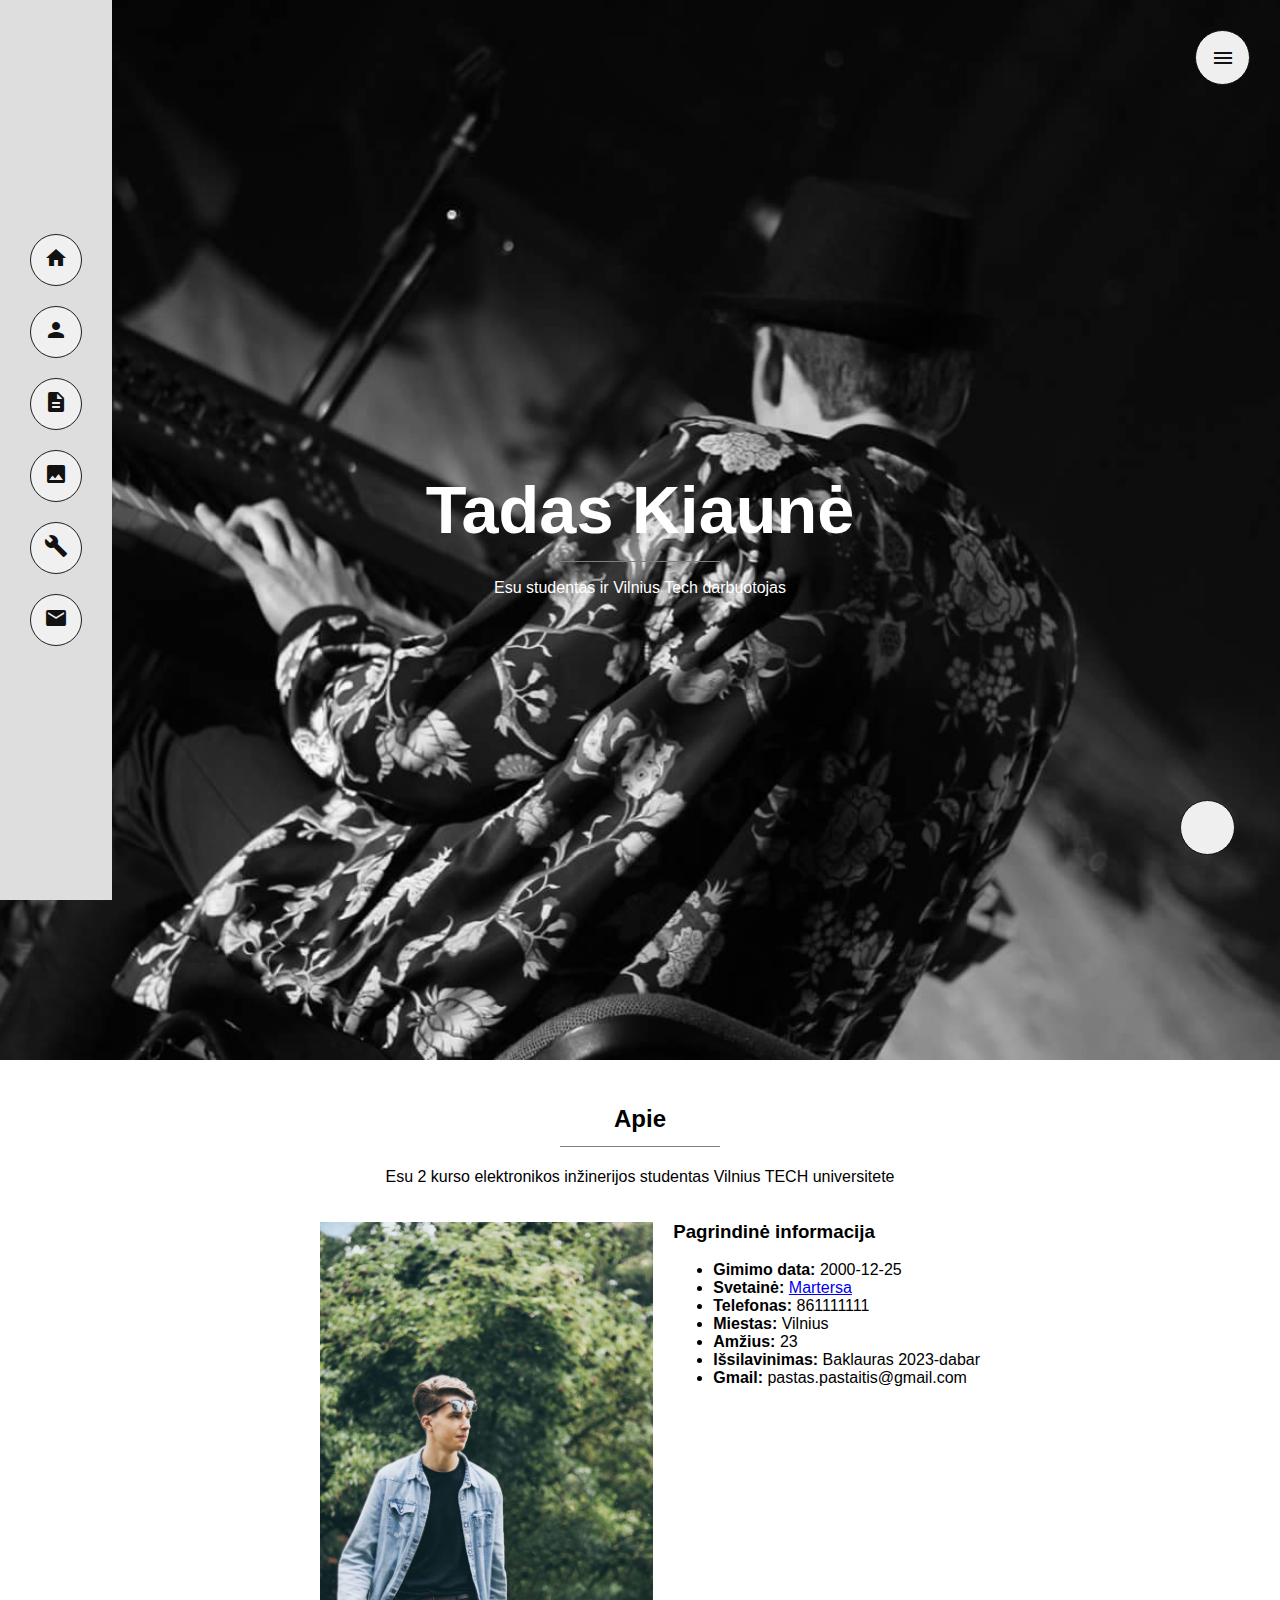
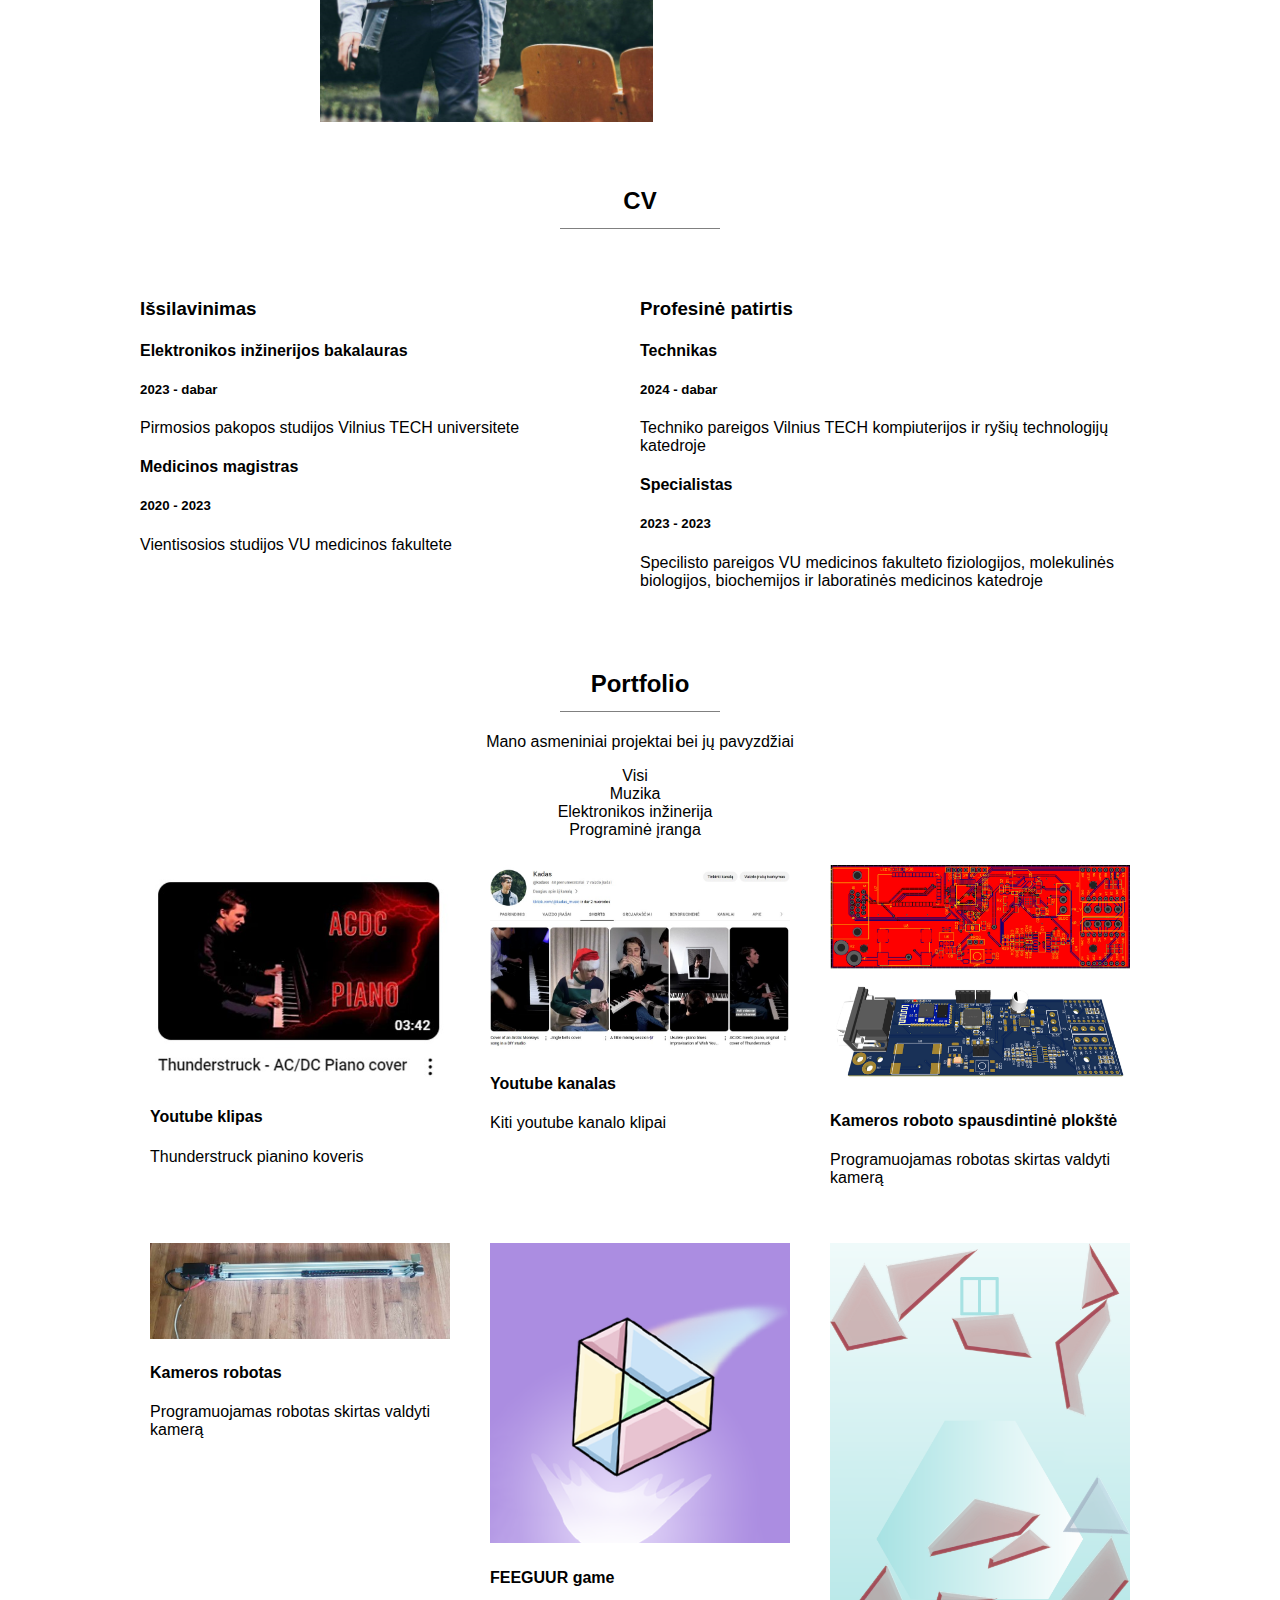
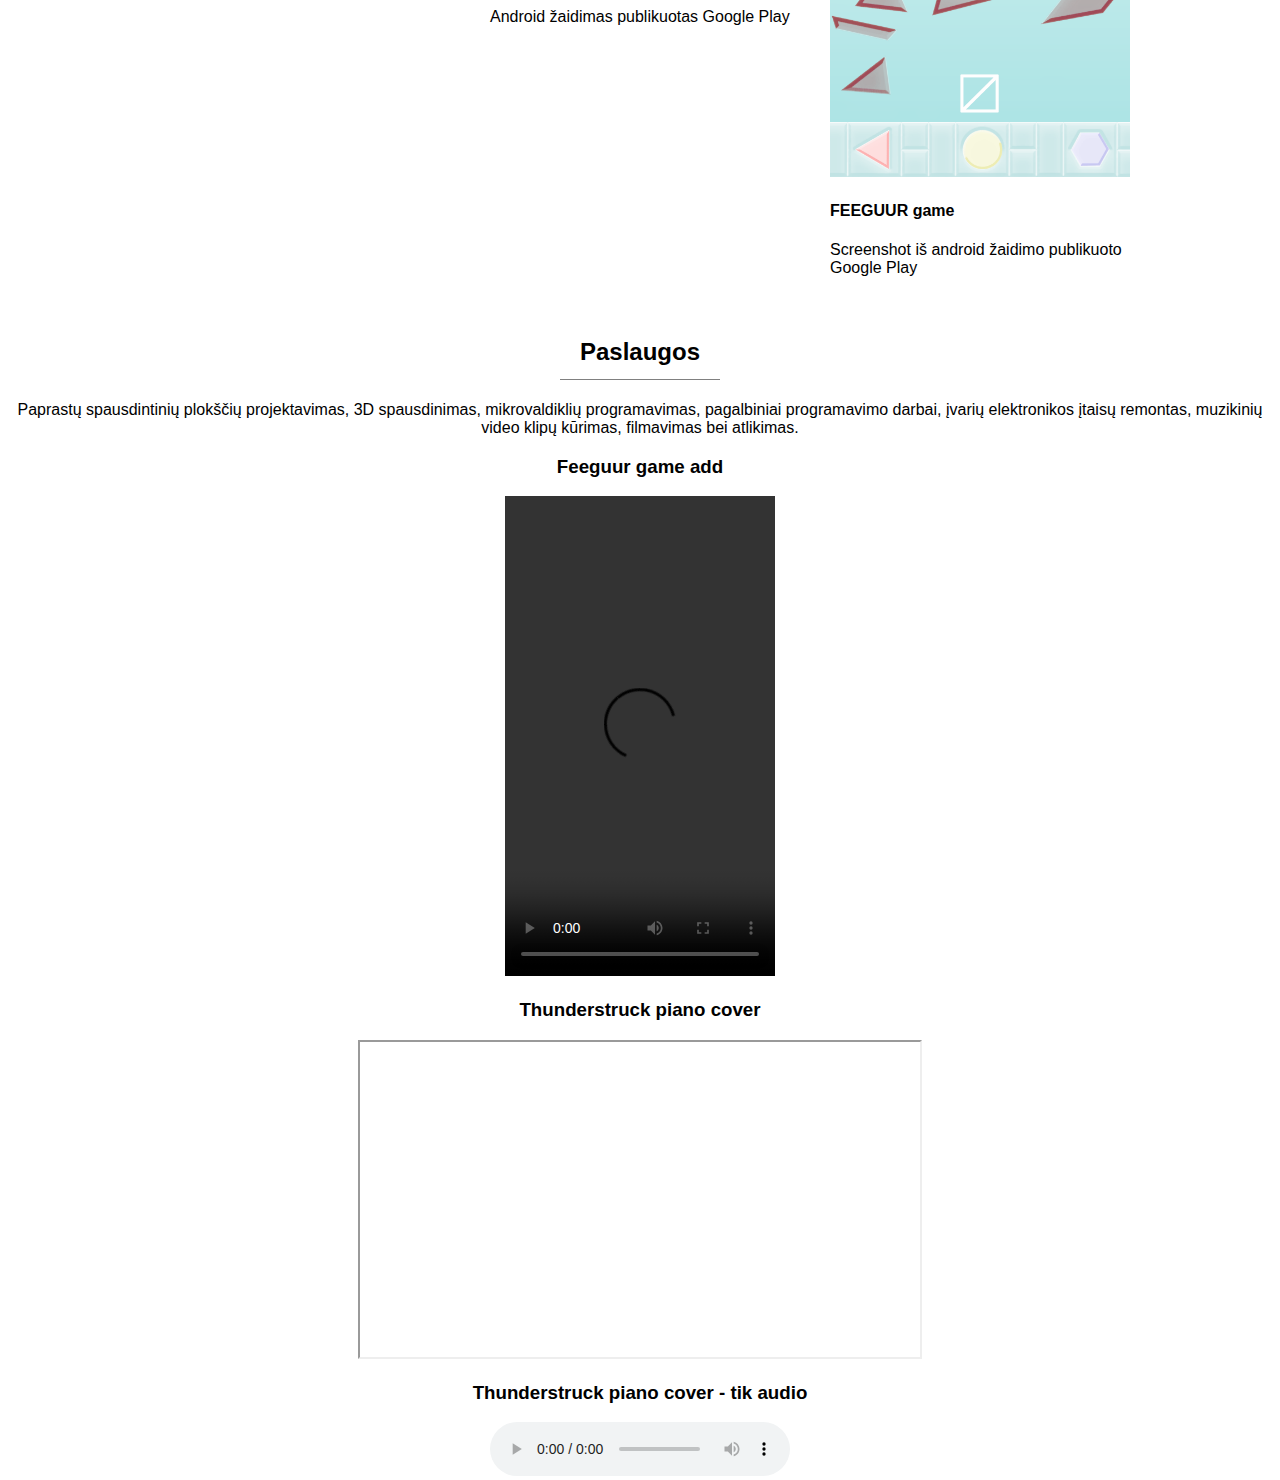
==== index.html @ f53af5f6 "10 laboras update in progress" ====
<!-- Tado K asmenine svetaine -->
<!DOCTYPE html>
<html lang="lt">
    <head>
        <meta charset="UTF-8">
        <title>Mano "Profesionali" svetainė</title>

        <link rel="stylesheet" href="style.css">
        <link href="https://fonts.googleapis.com/icon?family=Material+Icons" rel="stylesheet">

        
    </head>

    <body>
        <header id="header" class="navigation-bar">
            <button id="navEnableBut" class="nav-menu-enable-button"><span class="material-icons">menu</span></button>
            
            <nav class="navigation-buttons">
                <ul>
                    <li><a href="#hero"><span class="material-icons">home</span></a></li>
                    <li><a href="#about"><span class="material-icons">person</span></a></li>
                    <li><a href="#resume"><span class="material-icons">description</span></a></li>
                    <li><a href="#portfolio"><span class="material-icons">photo</span></a></li>
                    <li><a href="#services"><span class="material-icons">build</span></a></li>
                    <li><a href="#contact"><span class="material-icons">mail</span></a></li>
                </ul>
            </nav>
        </header>

        <div>
            <button id="darkModeToggle" class="light-dark-button">
                <span id="l-d-b-icon" class="material-icons">light_mode</span>
            </button>
        <div>


        <main class="main-body">
            <!-- Intro -->

            <section class="hero">
                <img src="Site_pictures/FB_IMG_1525243317287.jpg" alt="Intro nuotrauka" class="intro-img">

                <div class="hero-container">
                    <h2>Tadas Kiaunė</h2>
                    <p>Esu studentas ir Vilnius Tech darbuotojas</p>
                </div>
                
            </section>


            <!-- About -->

            <section class="about">
                <h2>Apie</h2>
                <p>Esu 2 kurso elektronikos inžinerijos studentas Vilnius TECH universitete</p>


                <div class="about-conteiner">
                    <img src="Site_pictures/Finished1.jpg" width="455" height="683" alt="Profilio nuotrauka">
                    <div>
                        <h3>Pagrindinė informacija</h3>
                        <ul>
                            <li><b>Gimimo data:</b> 2000-12-25</li>
                            <li><b>Svetainė:</b> <a href="https://martersa.com/"> Martersa </a> </li>
                            <li><b>Telefonas:</b> 861111111</li>
                            <li><b>Miestas:</b> Vilnius</li>
                            <li><b>Amžius:</b> 23</li>
                            <li><b>Išsilavinimas:</b> Baklauras 2023-dabar</li>
                            <li><b>Gmail:</b> pastas.pastaitis@gmail.com</li>
                        </ul>
                    </div>
                </div>
                
            </section>


            <!-- Resume -->
            <section class="cv-main">
                <h2>CV</h2>
                <div class="cv-container">

                    <div class="cls-issilavinimas">
                        <h3>Išsilavinimas</h3>

                        <h4>Elektronikos inžinerijos bakalauras</h4>
                        <h5>2023 - dabar</h5>
                        <p>Pirmosios pakopos studijos Vilnius TECH universitete</p>

                        <h4>Medicinos magistras</h4>
                        <h5>2020 - 2023</h5>
                        <p>Vientisosios studijos VU medicinos fakultete</p>
                    </div>

                    <div class="cls-profpatirtis">
                        <h3>Profesinė patirtis</h3>

                        <h4>Technikas</h4>
                        <h5>2024 - dabar</h5>
                        <p>Techniko pareigos Vilnius TECH kompiuterijos ir ryšių technologijų katedroje</p>

                        <h4>Specialistas</h4>
                        <h5>2023 - 2023</h5>
                        <p>Specilisto pareigos VU medicinos fakulteto fiziologijos, molekulinės biologijos, biochemijos ir laboratinės medicinos katedroje</p>
                    </div>
                </div>
            </section>




            <!-- Portfolio -->

            <section>
                <h2>Portfolio</h2>

                <div class="porfolio-container">
                    <p>Mano asmeniniai projektai bei jų pavyzdžiai</p>
                    <ul>
                        <li>Visi</li>
                        <li>Muzika</li>
                        <li>Elektronikos inžinerija</li>
                        <li>Programinė įranga</li>
                    </ul>
                </div>

                <div class="project-container">
                    <div>
                        <img src="/Site_pictures/Paveikslėlis2.jpg" height="181" width="250" alt="Youtube thumbnail">
                        <h4>Youtube klipas</h4>
                        <p>Thunderstruck pianino koveris</p>
                    </div>
                    
                    <div>
                        <img src="/Site_pictures/Paveikslėlis1.jpg" height="374" width="608" alt="Youtube kanalas">
                        <h4>Youtube kanalas</h4>
                        <p>Kiti youtube kanalo klipai</p>
                    </div>

                    <div>
                        <img src="/Site_pictures/Paveikslėlis3.jpg" height="578" width="783" alt="Spausdintinė kameros roboto plokštė">
                        <h4>Kameros roboto spausdintinė plokštė</h4>
                        <p>Programuojamas robotas skirtas valdyti kamerą</p>
                    </div>

                    <div>
                        <img src="/Site_pictures/Paveikslėlis4.jpg" alt="Kameros robotas">
                        <h4>Kameros robotas</h4>
                        <p>Programuojamas robotas skirtas valdyti kamerą</p>
                    </div>

                    <!-- <img src="">
                    <h4>SMD litavimo orkaitė</h4>
                    <p>Programuojama litavimo orkaitė programuojama per wifi</p> -->

                    <div>
                        <img src="/Site_pictures/Logo_512.png" height="256" width="256" alt="Feeguur logo">
                        <h4>FEEGUUR game</h4>
                        <p>Android žaidimas publikuotas Google Play</p>
                    </div>

                    <div>
                        <img src="/Site_pictures/2.png" height="480" width="270" alt="Feeguur game play screenshot">
                        <h4>FEEGUUR game</h4>
                        <p>Screenshot iš android žaidimo publikuoto Google Play</p>
                    </div>
                </div>
            </section>


            <!-- Services -->

            <section>
                <h2>Paslaugos</h2>

                <div class="paslaugos-container">
                    <p>Paprastų spausdintinių plokščių projektavimas, 3D spausdinimas,
                        mikrovaldiklių programavimas, pagalbiniai programavimo darbai,
                        įvarių elektronikos įtaisų remontas, muzikinių video klipų kūrimas,
                        filmavimas bei atlikimas. 
                    </p>

                    <h3>Feeguur game add</h3>
                    <video controls width="270" height="480">
                        <source src="/Site_video/First_video.mp4">
                    </video>

                    <h3>Thunderstruck piano cover</h3>
                    <iframe width="560" height="315" src="https://www.youtube.com/embed/nk1XAgTmtKY?si=1BEflq6rPbnUO0IA" title="YouTube video player" allow="accelerometer; autoplay; clipboard-write; encrypted-media; gyroscope; picture-in-picture; web-share" referrerpolicy="strict-origin-when-cross-origin" allowfullscreen></iframe>                
            
                    <h3>Thunderstruck piano cover - tik audio</h3>
                    <audio controls src="/Site_audio/Thunderstruck_audio.wav"></audio>
                </div>
            </section>
        </main>
    
        <script src="functions.js"></script>
        
    </body>

</html>
---- style.css ----
html, body {
    font-family:'Gill Sans', 'Gill Sans MT', Calibri, 'Trebuchet MS', sans-serif;
    margin: 0;
    padding: 0;
    /* box-sizing: border-box; */
    /* overflow-x: hiddven; */
    width: 100%;
    /* margin: auto; */
}

body {
    /* display: grid; */
    /* grid-template-columns: 100px auto; */
    /* grid-template-rows: 1fr; */
    /* grid-template-areas: 'navbar main-body'; */
    /* overflow-x: hidden; */
}

.dark-mode {
    background-color: #121212;
    color: #ffffff;
}

/* Nuorodu dark modo stilius */
.dark-mode a {
    color: #bb86fc;
}

h2 {
    position: relative;
    text-align: center;
    padding: 15px;
    font-weight: 700;
}

.dark-mode h2::before {
    background-color: #ffffff;
}

h2::before {
    content:"";
    height: 1px;
    width: 160px;
    background-color: grey;
    margin: auto;
    left: 0;
    right: 0;
    bottom: 1px;
    position: absolute;
}

h2::after {
    content: "";
}

img {
    height: 100%;
    width: 100%;
}


.navigation-bar .navigation-buttons {
    position: fixed;
    z-index: 2;

    padding: 30px;
    bottom: 0;
    top: 0;
    
    display: flex;
    justify-content: center;
    align-items: center;

    background-color: #dedede;

    transform: translateX(0);
}

.hidden .navigation-bar .navigation-buttons {
    transform: translateX(-100%);
}

.dark-mode .navigation-buttons {
    background-color: #1f1f1f;
}

header .nav-menu-enable-button {
    position: fixed;
    right: 30px;
    top: 30px;
    z-index: 3;

    height: 55px;
    width: 55px;
    
    border-radius: 100px;
    border: 1px solid #121212;

    display: flex;
    justify-content: center;
    align-items: center;
}

.dark-mode header .nav-menu-enable-button {
    background-color: #303030;
    color: #ffffff;
    border: 1px solid #ffffff;
}

.nav-menu-enable-button:hover {
    background-color: rgb(198, 198, 198);
}

.nav-menu-enable-button:active {
    background-color: rgb(255, 206, 206);
}


/* Tarpai tarp linku, patraukimas ir spalva*/
.navigation-bar ul > li {
    list-style: none;

    display: flex;
    justify-content: center;
    align-items: center;
    
    padding: 10px;
    margin-left: -40px;
    margin-bottom: 20px;

    height: 30px;
    width: 30px;

    background-color: #f0f0f0;
    border: 1px solid #1f1f1f;   
    border-radius: 40px;
}

.dark-mode .navigation-bar ul > li {
    background-color: #121212;
    border: 1px solid #ccc; 
}

.navigation-bar span {
    color: #121212;
}

.dark-mode .navigation-bar span {
    color: #ebebeb;
}


.light-dark-button {
    position: fixed;
    z-index: 3;

    right: 40px;
    bottom: 40px;

    height: 55px;
    width: 55px;

    padding: 15px;
    margin: 5px;
    
    border-radius: 100px;
    border: 1px solid #121212;


    display: flex;
    justify-content: center;
    align-items: center;
    /* background-image: url('sun-icon.png'); */

    cursor: pointer;
}

.dark-mode .light-dark-button {
    background-color: #303030;
    color: #ffffff;
    border: 1px solid #ffffff;

    /* background-image: url('moon-icon.png'); */
}

.light-dark-button:hover {
    background-color: rgb(198, 198, 198);
}

.light-dark-button:active {
    background-color: rgb(255, 206, 206);
}


















.main-body {
    grid-area: main-body;

    /* padding: 30px; */

    display: flex;
    flex-direction: column;
    justify-content: center;

}

.hero {
    width: 100%;
    min-height: 100vh;
    padding: 80px 0;

    position: relative;

    display: flex;
    align-items: center;
    justify-content: center;

    color: white;
}

.hero h2 {
    font-size: 50pt;
    margin: 10px 0;
}

.dark-mode .hero {
    color: #e0e0e0;
}

.hero-container {
    position: relative;
    z-index: 3;
    text-align: center;
}

.hero img {
    position: absolute;
    /* display: block; */
    width: 100%;
    height: 100%;
    object-fit: cover;
    z-index: 1;
}


.about {
    /* margin: auto; */
    padding: 10px;
    text-align: center;
}

.about img {
    height: 500px;
    width: fit-content;
    padding: 20px;
}

.about-conteiner {
    display: flex;
    justify-content: center;
    flex-wrap: wrap;
    text-align: left;
}

.cv-main {
    display: flex;
    flex-direction: column;
    /* justify-content: center; */
}

.cv-main h2 {
    /* margin: auto; */
}


.cv-container {
    display: flex;
    flex-wrap: wrap;
    justify-content: center;

    padding: 30px;
    /* margin: auto; */
}

.cv-container > div {
    width: 500px;
}


.porfolio-container {
    text-align: center;
}
.porfolio-container ul {
    list-style: none;
    margin-right: 50px;
}



.project-container {
    display: flex;
    flex-wrap: wrap;
    gap: 20px;
    justify-content: center;
}

.dark-mode .project-container {
    background-color: #222222;
    border-radius: 8px;
}

.project-container > div {
    width: 300px;
    padding: 10px;
}

.dark-mode .project-container > div {
    background-color: #333333;
    color: #e0e0e0;
    border: 1px solid #444444;
}

.project-container img {
    max-width: 100%;
    height: auto;
}





.paslaugos-container {
    text-align: center;
}
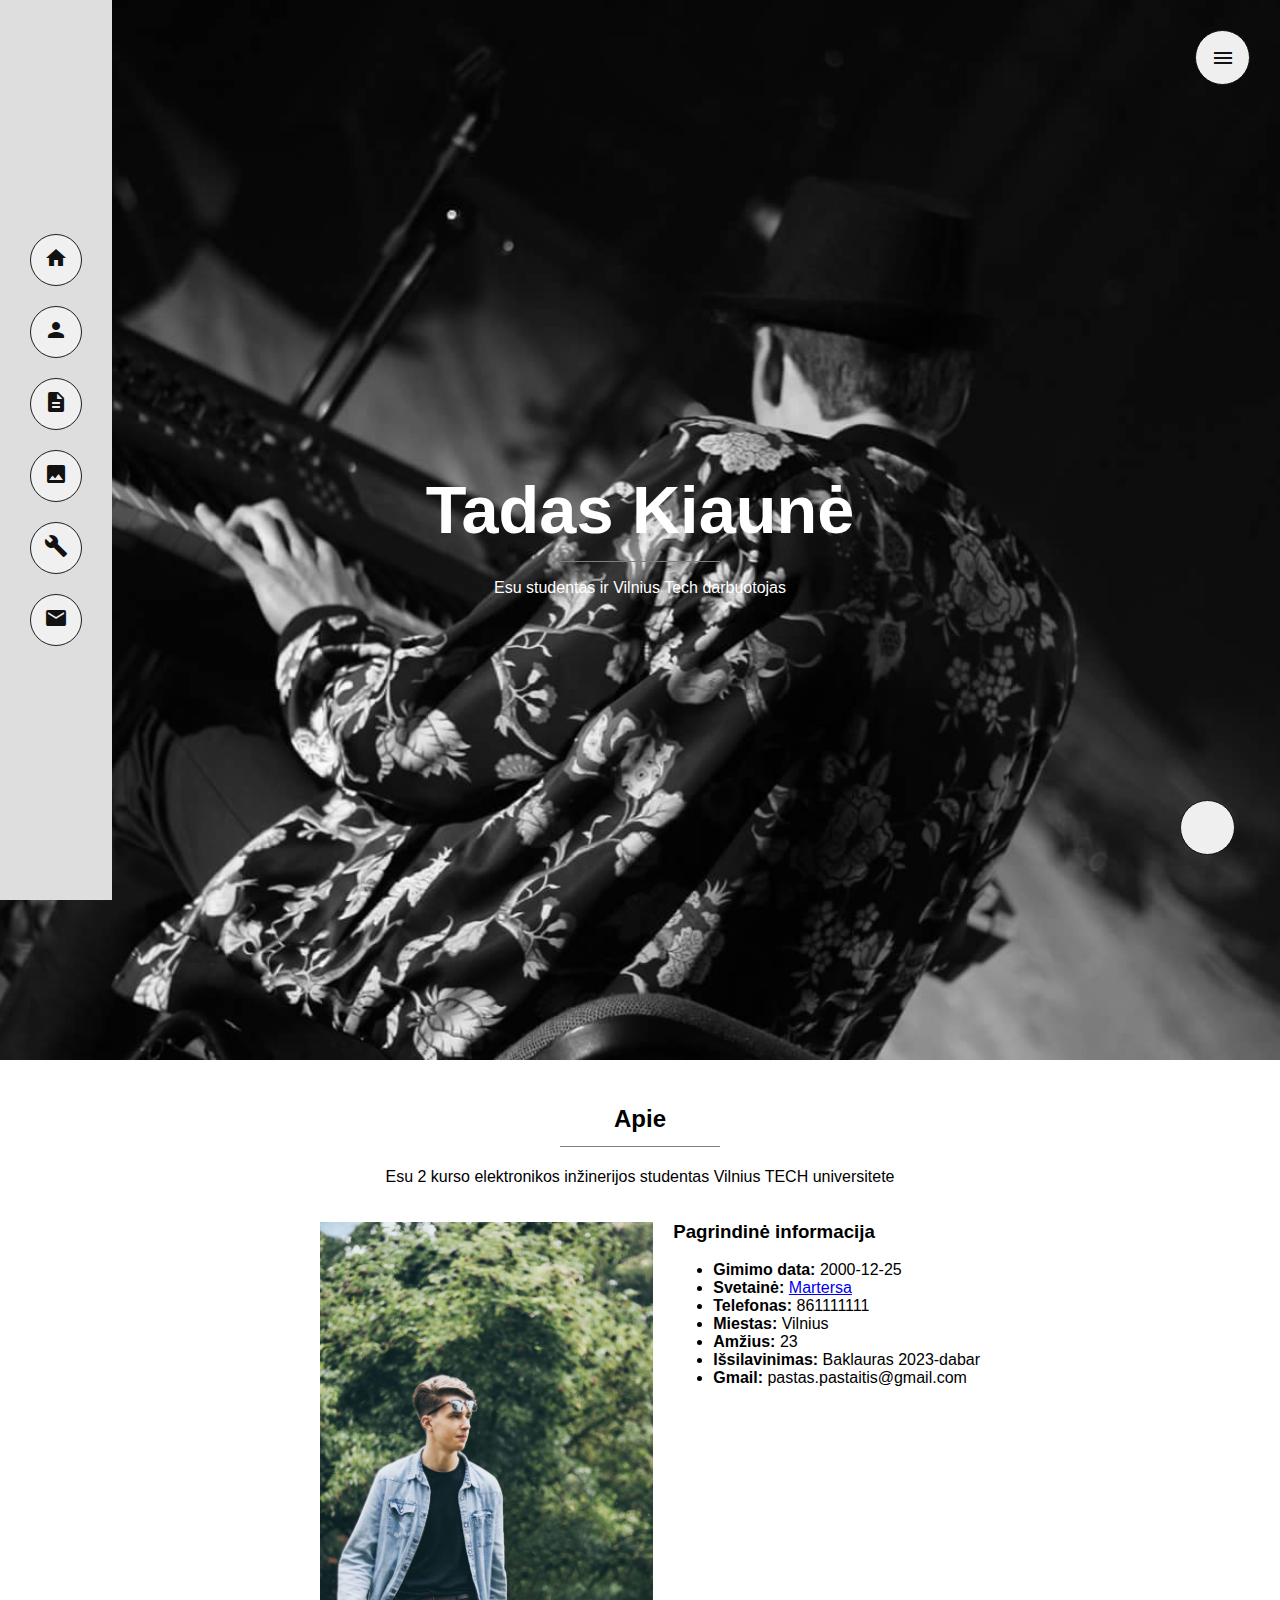
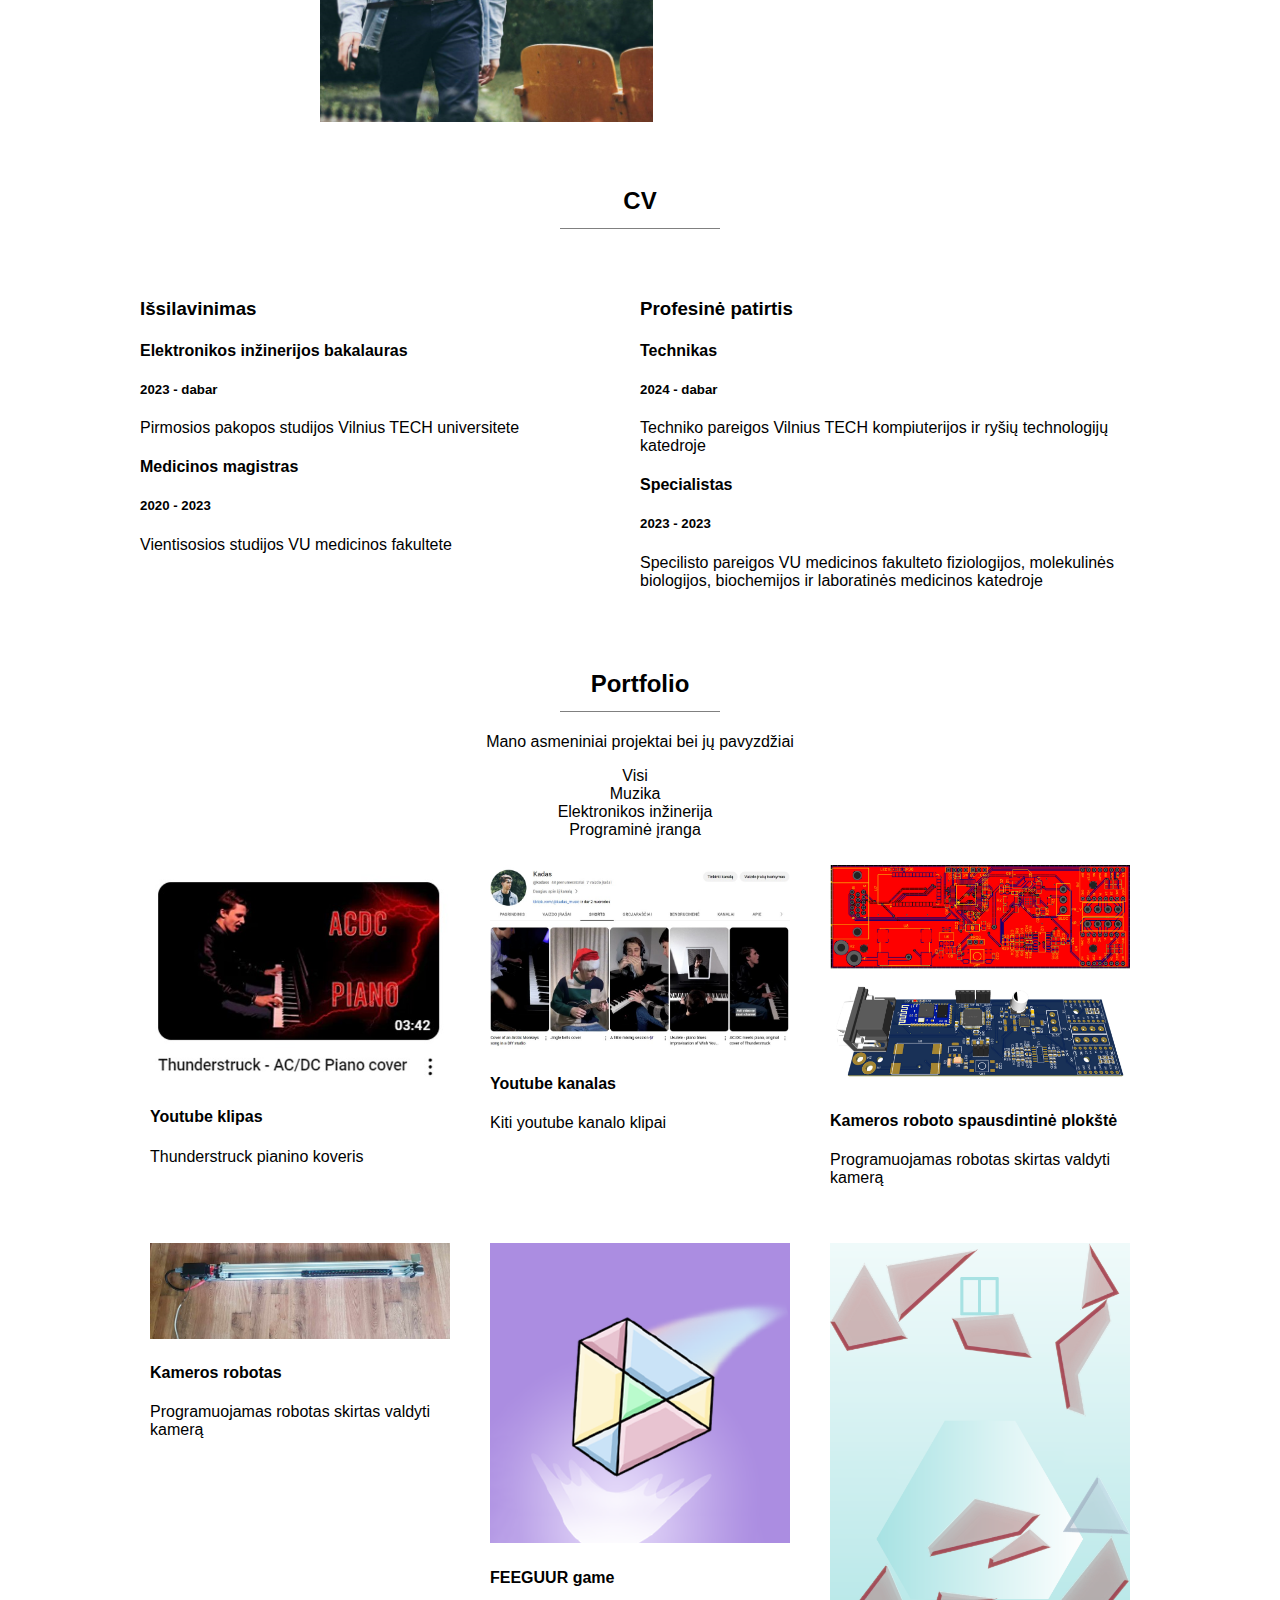
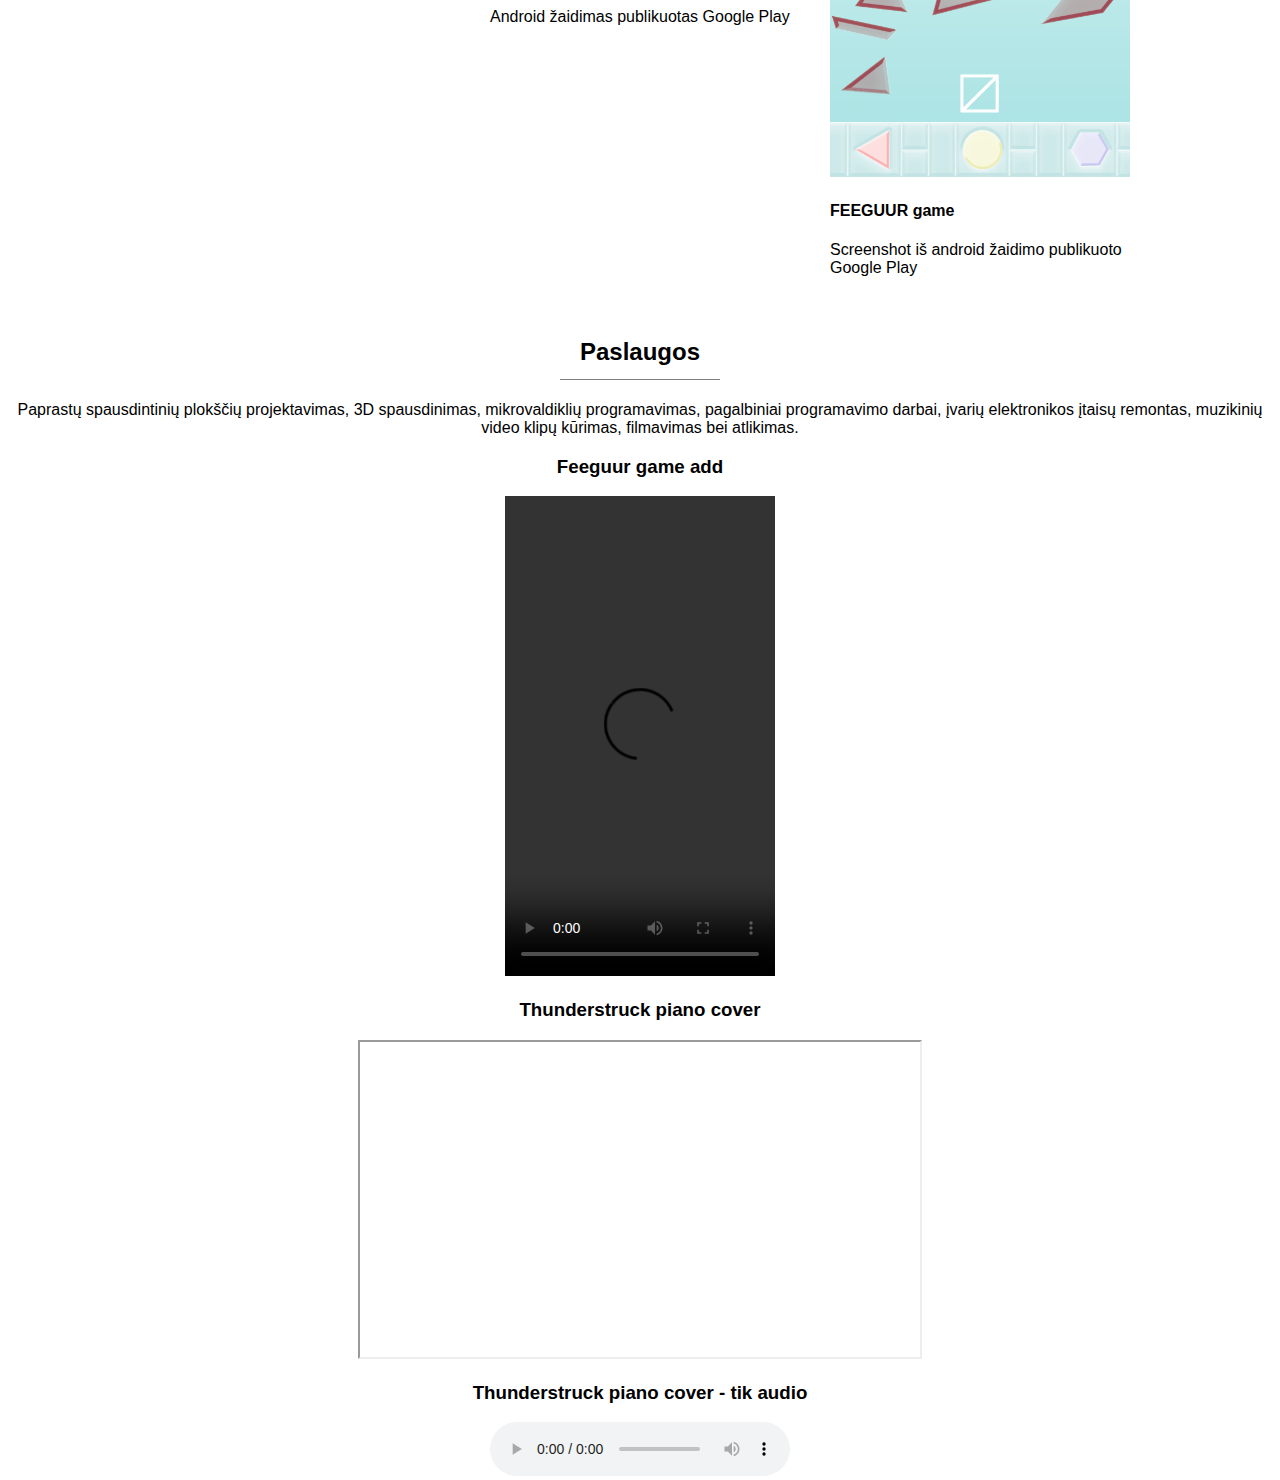
==== commit dba62090: "Fixed unclosed elements" ====
--- a/index.html
+++ b/index.html
@@ -31,7 +31,7 @@
             <button id="darkModeToggle" class="light-dark-button">
                 <span id="l-d-b-icon" class="material-icons">light_mode</span>
             </button>
-        <div>
+        </div>
 
 
         <main class="main-body">
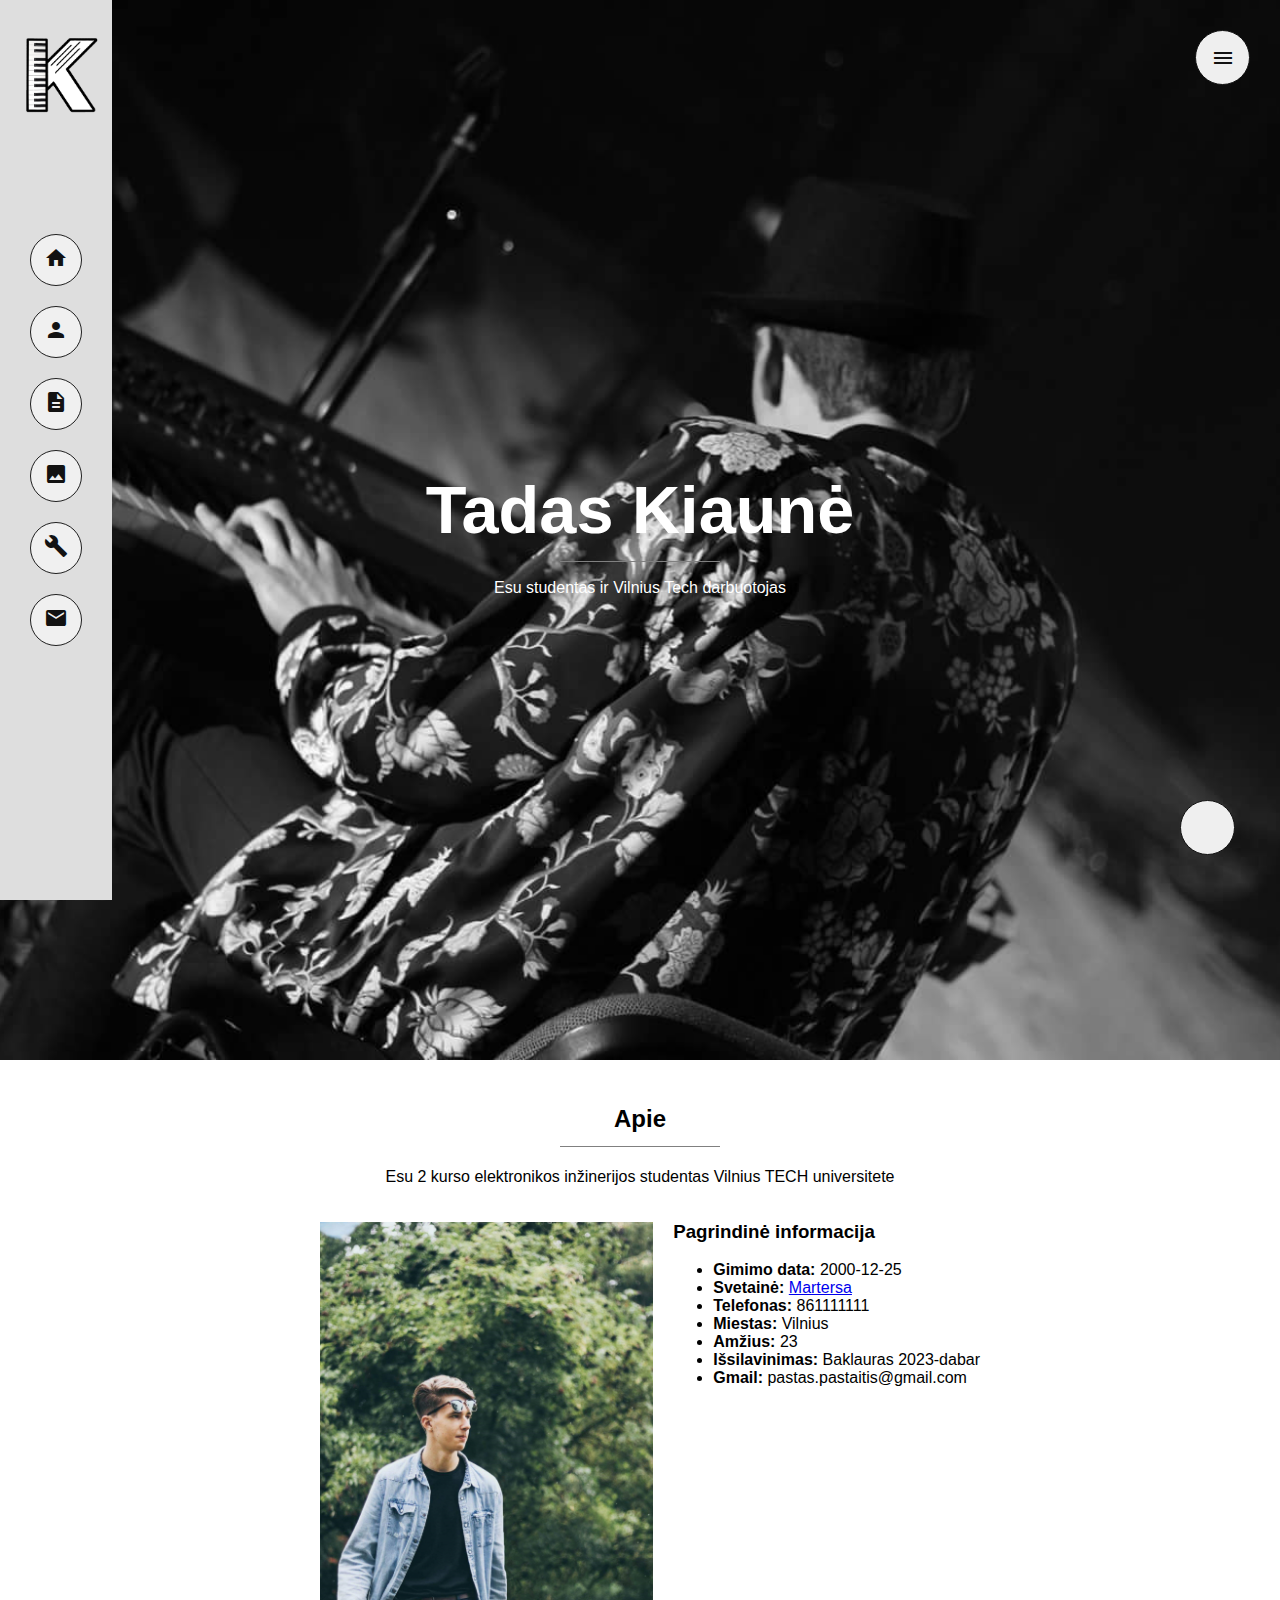
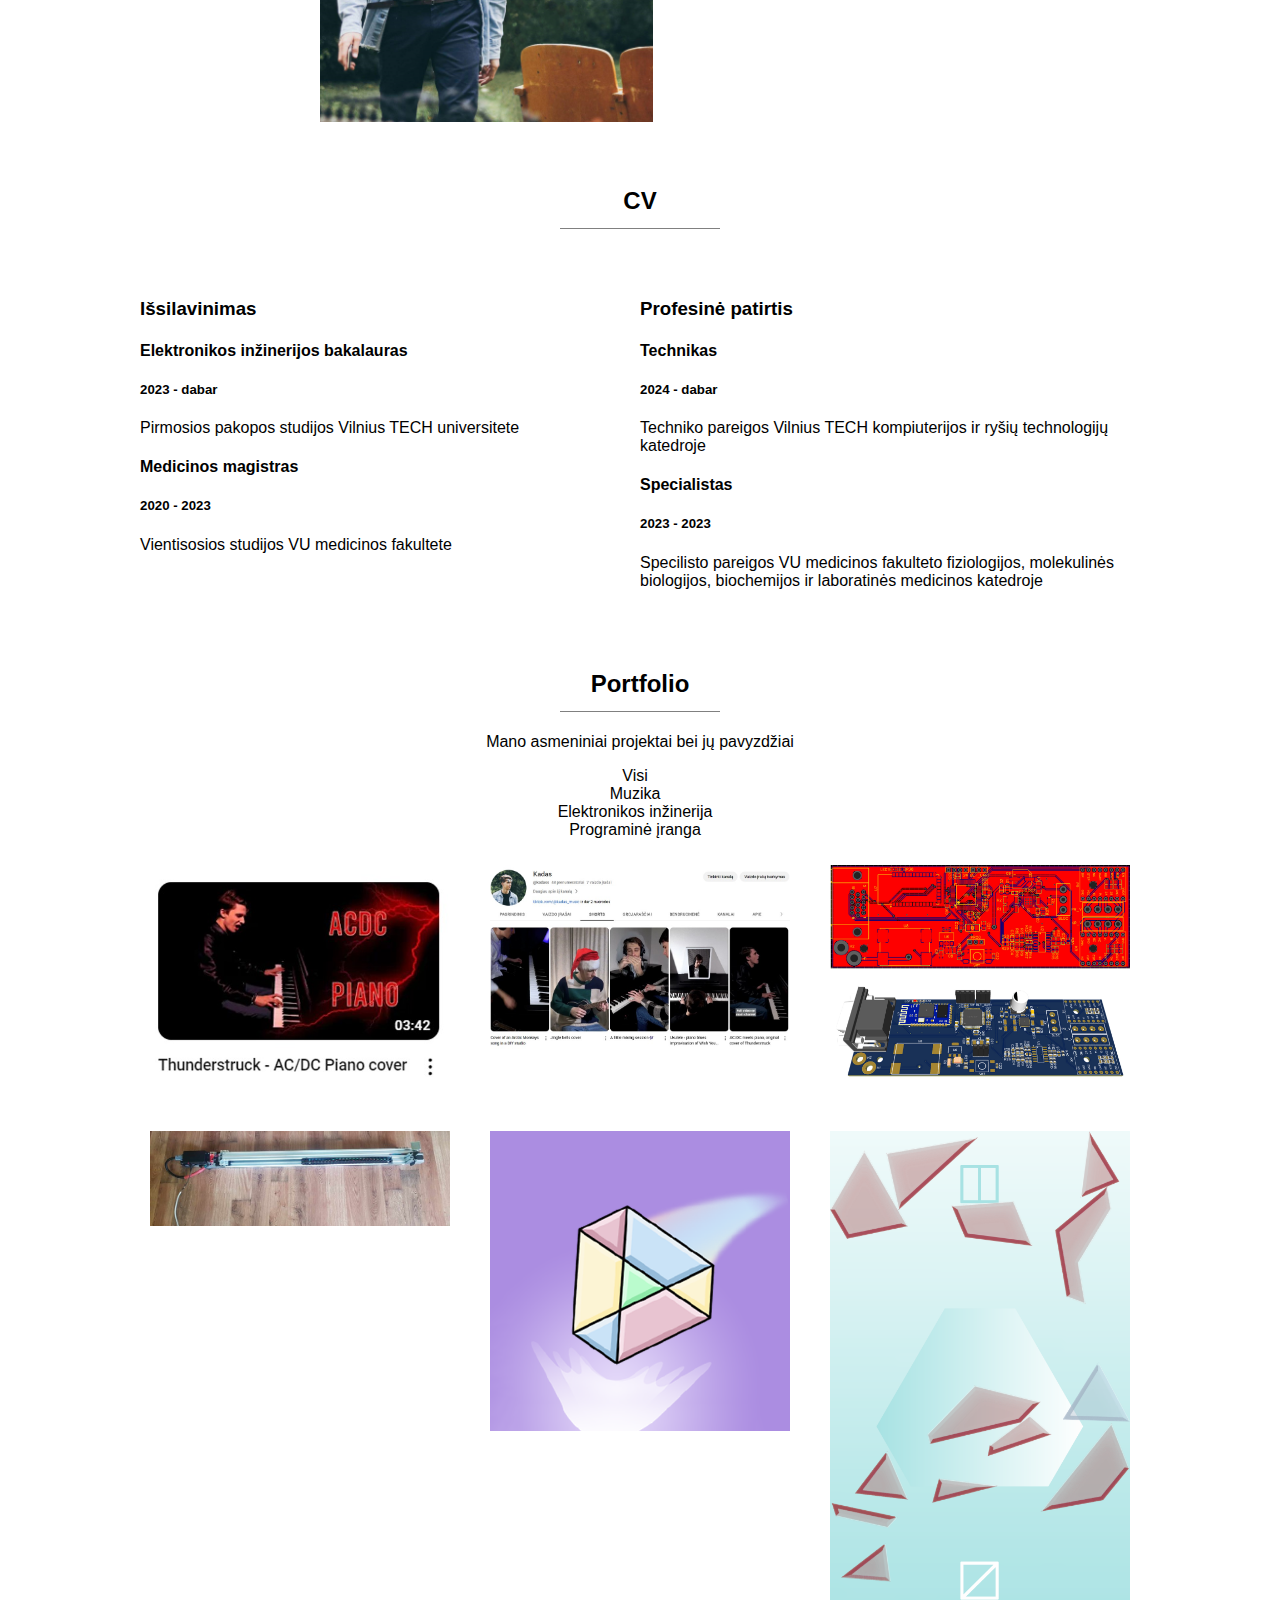
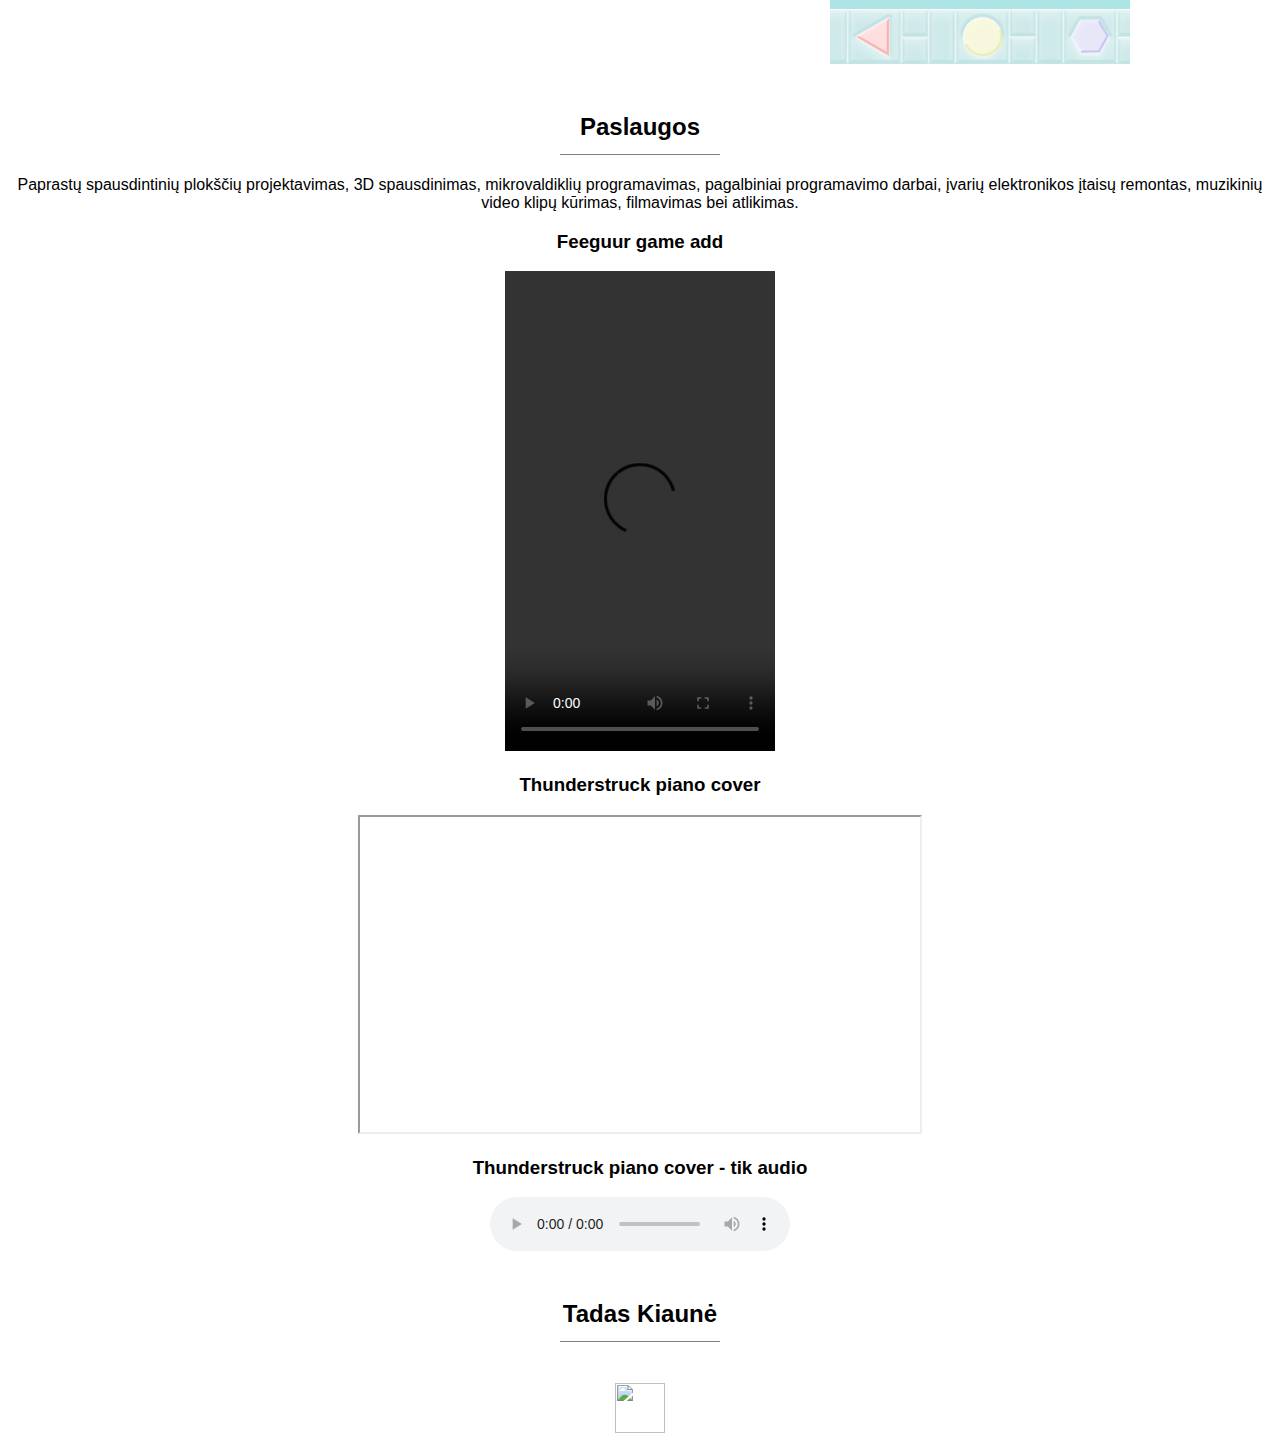
==== commit d642660e: "Finished 10 laboras" ====
--- a/index.html
+++ b/index.html
@@ -8,7 +8,6 @@
         <link rel="stylesheet" href="style.css">
         <link href="https://fonts.googleapis.com/icon?family=Material+Icons" rel="stylesheet">
 
-        
     </head>
 
     <body>
@@ -17,6 +16,7 @@
             
             <nav class="navigation-buttons">
                 <ul>
+                    <li class="logo"><a href=""><img src="Site_pictures/logo.png"></li>
                     <li><a href="#hero"><span class="material-icons">home</span></a></li>
                     <li><a href="#about"><span class="material-icons">person</span></a></li>
                     <li><a href="#resume"><span class="material-icons">description</span></a></li>
@@ -37,7 +37,7 @@
         <main class="main-body">
             <!-- Intro -->
 
-            <section class="hero">
+            <section id="hero" class="hero">
                 <img src="Site_pictures/FB_IMG_1525243317287.jpg" alt="Intro nuotrauka" class="intro-img">
 
                 <div class="hero-container">
@@ -50,7 +50,7 @@
 
             <!-- About -->
 
-            <section class="about">
+            <section id="about" class="about">
                 <h2>Apie</h2>
                 <p>Esu 2 kurso elektronikos inžinerijos studentas Vilnius TECH universitete</p>
 
@@ -75,7 +75,7 @@
 
 
             <!-- Resume -->
-            <section class="cv-main">
+            <section id="resume" class="cv-main">
                 <h2>CV</h2>
                 <div class="cv-container">
 
@@ -110,7 +110,7 @@
 
             <!-- Portfolio -->
 
-            <section>
+            <section id="portfolio">
                 <h2>Portfolio</h2>
 
                 <div class="porfolio-container">
@@ -123,45 +123,59 @@
                     </ul>
                 </div>
 
+
+                <!-- PROJEKTAI -->
                 <div class="project-container">
-                    <div>
+                    <div class="project-element">
                         <img src="/Site_pictures/Paveikslėlis2.jpg" height="181" width="250" alt="Youtube thumbnail">
-                        <h4>Youtube klipas</h4>
-                        <p>Thunderstruck pianino koveris</p>
+                        <div class="project-text-elements">
+                            <h4>Youtube klipas</h4>
+                            <p>Thunderstruck pianino koveris</p>
+                        </div>
                     </div>
                     
-                    <div>
+                    <div class="project-element">
                         <img src="/Site_pictures/Paveikslėlis1.jpg" height="374" width="608" alt="Youtube kanalas">
-                        <h4>Youtube kanalas</h4>
-                        <p>Kiti youtube kanalo klipai</p>
-                    </div>
-
-                    <div>
+                        <div class="project-text-elements">
+                            <h4>Youtube kanalas</h4>
+                            <p>Kiti youtube kanalo klipai</p>
+                        </div>
+                    </div>
+
+                    <div class="project-element">
                         <img src="/Site_pictures/Paveikslėlis3.jpg" height="578" width="783" alt="Spausdintinė kameros roboto plokštė">
-                        <h4>Kameros roboto spausdintinė plokštė</h4>
-                        <p>Programuojamas robotas skirtas valdyti kamerą</p>
-                    </div>
-
-                    <div>
+                        <div class="project-text-elements">
+                            <h4>Kameros roboto spausdintinė plokštė</h4>
+                            <p>Programuojamas robotas skirtas valdyti kamerą</p>
+                        </div>
+                    </div>
+
+                    <div class="project-element">
                         <img src="/Site_pictures/Paveikslėlis4.jpg" alt="Kameros robotas">
-                        <h4>Kameros robotas</h4>
-                        <p>Programuojamas robotas skirtas valdyti kamerą</p>
+                        <div class="project-text-elements">
+                            <h4>Kameros robotas</h4>
+                            <p>Programuojamas robotas skirtas valdyti kamerą</p>
+                        </div>
                     </div>
 
                     <!-- <img src="">
                     <h4>SMD litavimo orkaitė</h4>
                     <p>Programuojama litavimo orkaitė programuojama per wifi</p> -->
 
-                    <div>
+                    <div class="project-element">
                         <img src="/Site_pictures/Logo_512.png" height="256" width="256" alt="Feeguur logo">
-                        <h4>FEEGUUR game</h4>
-                        <p>Android žaidimas publikuotas Google Play</p>
-                    </div>
-
-                    <div>
+                        <div class="project-text-elements">
+                            <h4>FEEGUUR game</h4>
+                            <p>Android žaidimas publikuotas Google Play</p>
+                        </div>
+                    </div>
+
+                    <div class="project-element">
                         <img src="/Site_pictures/2.png" height="480" width="270" alt="Feeguur game play screenshot">
-                        <h4>FEEGUUR game</h4>
-                        <p>Screenshot iš android žaidimo publikuoto Google Play</p>
+                        <div class="project-text-elements">
+                            <h4>FEEGUUR game</h4>
+                            <p>Screenshot iš android žaidimo publikuoto Google Play</p>
+                        </div>
                     </div>
                 </div>
             </section>
@@ -169,7 +183,7 @@
 
             <!-- Services -->
 
-            <section>
+            <section id="services">
                 <h2>Paslaugos</h2>
 
                 <div class="paslaugos-container">
@@ -192,6 +206,15 @@
                 </div>
             </section>
         </main>
+
+        <footer>
+            <div><h2>Tadas Kiaunė</h2></div>
+            <div class="insta-container">
+                <a href="https://www.instagram.com/ttadaske/">
+                    <img src="https://cdn-icons-png.flaticon.com/512/748/748145.png">
+                </a>
+            </div>
+        </footer>
     
         <script src="functions.js"></script>
         
--- a/style.css
+++ b/style.css
@@ -6,15 +6,20 @@
     /* overflow-x: hiddven; */
     width: 100%;
     /* margin: auto; */
-}
-
-body {
-    /* display: grid; */
-    /* grid-template-columns: 100px auto; */
-    /* grid-template-rows: 1fr; */
-    /* grid-template-areas: 'navbar main-body'; */
-    /* overflow-x: hidden; */
-}
+
+    scroll-behavior: smooth;
+
+    /* Perejimas light-dark */
+    transition: background-color 0.5s ease, color 0.5s ease;
+}
+
+/* body {
+    display: grid;
+    grid-template-columns: 100px auto;
+    grid-template-rows: 1fr;
+    grid-template-areas: 'navbar main-body';
+    overflow-x: hidden;
+} */
 
 .dark-mode {
     background-color: #121212;
@@ -61,7 +66,7 @@
 
 .navigation-bar .navigation-buttons {
     position: fixed;
-    z-index: 2;
+    z-index: 4;
 
     padding: 30px;
     bottom: 0;
@@ -74,6 +79,7 @@
     background-color: #dedede;
 
     transform: translateX(0);
+    transition: transform 0.5s cubic-bezier(0.25, 1, 0.5, 1);
 }
 
 .hidden .navigation-bar .navigation-buttons {
@@ -99,6 +105,8 @@
     display: flex;
     justify-content: center;
     align-items: center;
+
+    cursor: pointer;
 }
 
 .dark-mode header .nav-menu-enable-button {
@@ -111,13 +119,17 @@
     background-color: rgb(198, 198, 198);
 }
 
+.dark-mode header .nav-menu-enable-button:hover {
+    background-color: rgb(123, 123, 123);
+}
+
 .nav-menu-enable-button:active {
     background-color: rgb(255, 206, 206);
 }
 
 
 /* Tarpai tarp linku, patraukimas ir spalva*/
-.navigation-bar ul > li {
+.navigation-bar ul > li:not(.logo) {
     list-style: none;
 
     display: flex;
@@ -136,9 +148,17 @@
     border-radius: 40px;
 }
 
-.dark-mode .navigation-bar ul > li {
+.navigation-bar ul li.active {
+    background-color: #434343;
+}
+
+.dark-mode .navigation-bar ul li:not(.logo) {
     background-color: #121212;
     border: 1px solid #ccc; 
+}
+
+.dark-mode .navigation-bar ul li.active {
+    background-color: #5e5e5e;
 }
 
 .navigation-bar span {
@@ -191,7 +211,18 @@
     background-color: rgb(255, 206, 206);
 }
 
-
+/* Override logo */
+.logo {
+    list-style: none;
+    position: fixed;
+
+    /* object-fit: contain; */
+    
+    top: 30px;
+    left: 5px;
+    border: none;
+    /* background-color */
+}
 
 
 
@@ -283,9 +314,9 @@
     /* justify-content: center; */
 }
 
-.cv-main h2 {
-    /* margin: auto; */
-}
+/*.cv-main h2 {
+    margin: auto;
+}*/
 
 
 .cv-container {
@@ -317,28 +348,73 @@
     flex-wrap: wrap;
     gap: 20px;
     justify-content: center;
+
+    /* align-items */
 }
 
 .dark-mode .project-container {
-    background-color: #222222;
+    /* background-color: #222222; */
     border-radius: 8px;
 }
 
-.project-container > div {
+
+/* Projektu blokai */
+
+.project-element {
+    position: relative;
+    /* overflow: hidden; */
+    /* vw ir vh - procentaliai ima nuo viso viewport dydzio, geriau, nes absoliutus vienetai */
+    /* width: 28vw; */
     width: 300px;
+    height: fit-content; /* padaro auksti toki, kad viskas prisitemptu iki elementu*/
     padding: 10px;
-}
-
-.dark-mode .project-container > div {
+
+}
+
+.dark-mode .project-element {
     background-color: #333333;
     color: #e0e0e0;
     border: 1px solid #444444;
 }
 
-.project-container img {
-    max-width: 100%;
-    height: auto;
-}
+.project-element img {
+    position: relative;
+
+    object-fit: contain;
+}
+
+.project-text-elements {
+    position: absolute;
+    width: 100%;
+    padding-left: 10px;
+    
+    bottom: 0;
+    left: 0;
+    z-index: 4;
+
+    background-color: #ebebeb;
+    
+
+    opacity: 0;
+    transition: opacity 0.3s ease;
+}
+.dark-mode .project-text-elements {
+    background-color: #222222;
+}
+
+
+
+.project-text-elements:hover {
+    opacity: 0.8;
+    transition: opacity 0.3s ease;
+}
+
+
+
+
+
+
+
 
 
 
@@ -346,4 +422,44 @@
 
 .paslaugos-container {
     text-align: center;
-}+}
+
+
+
+
+
+footer {
+    display: flex;
+    flex-direction: column;
+    justify-content: center;
+    align-items: center;
+
+    gap: 10px;
+    margin: 10px 0;
+}
+
+footer .insta-container {
+    width: 50px;
+    height: 50px;
+
+    padding: 10px;
+    border-radius: 10px;
+}
+
+.dark-mode footer .insta-container {
+    background-color: #dedede;
+}
+
+
+footer .insta-container a {
+    /* position: relative; */
+    width:fit-content;
+    height: fit-content;
+}
+
+
+
+footer img {
+    height: 100%;
+    width: 100%;
+}
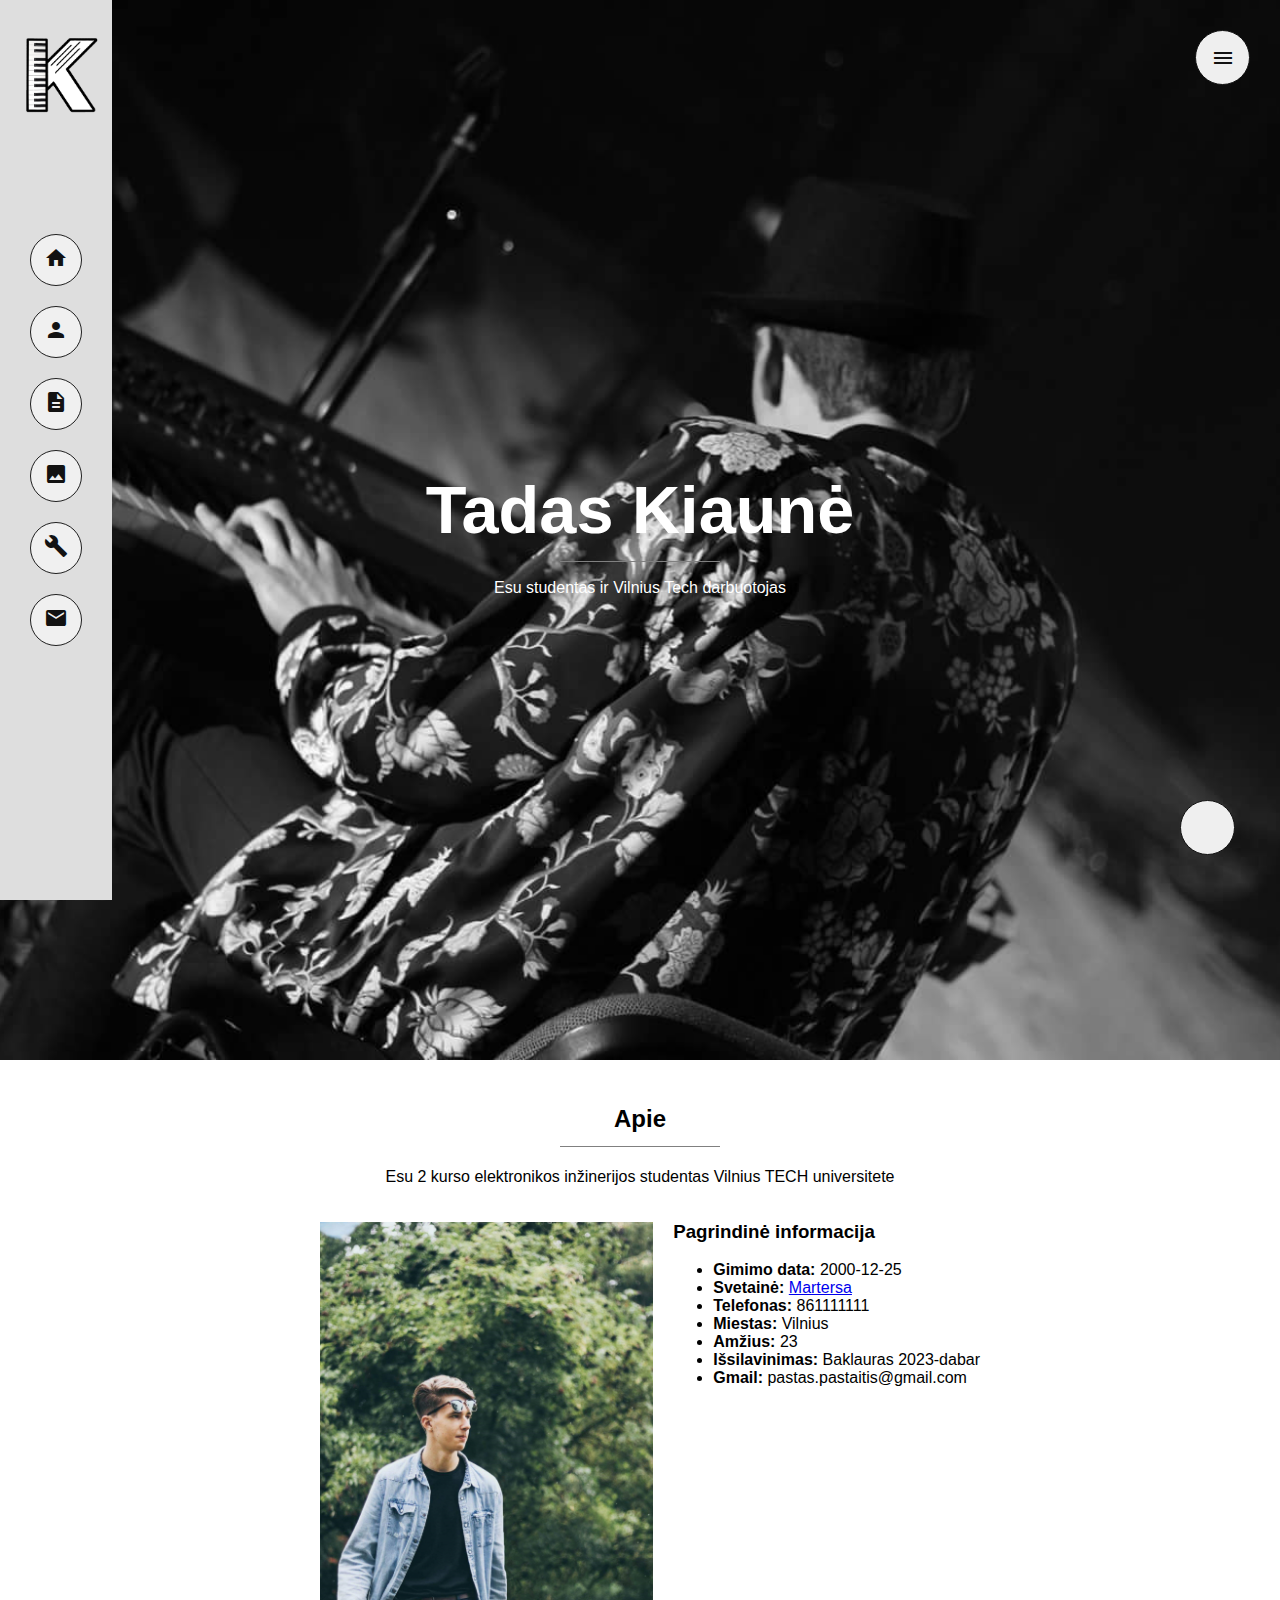
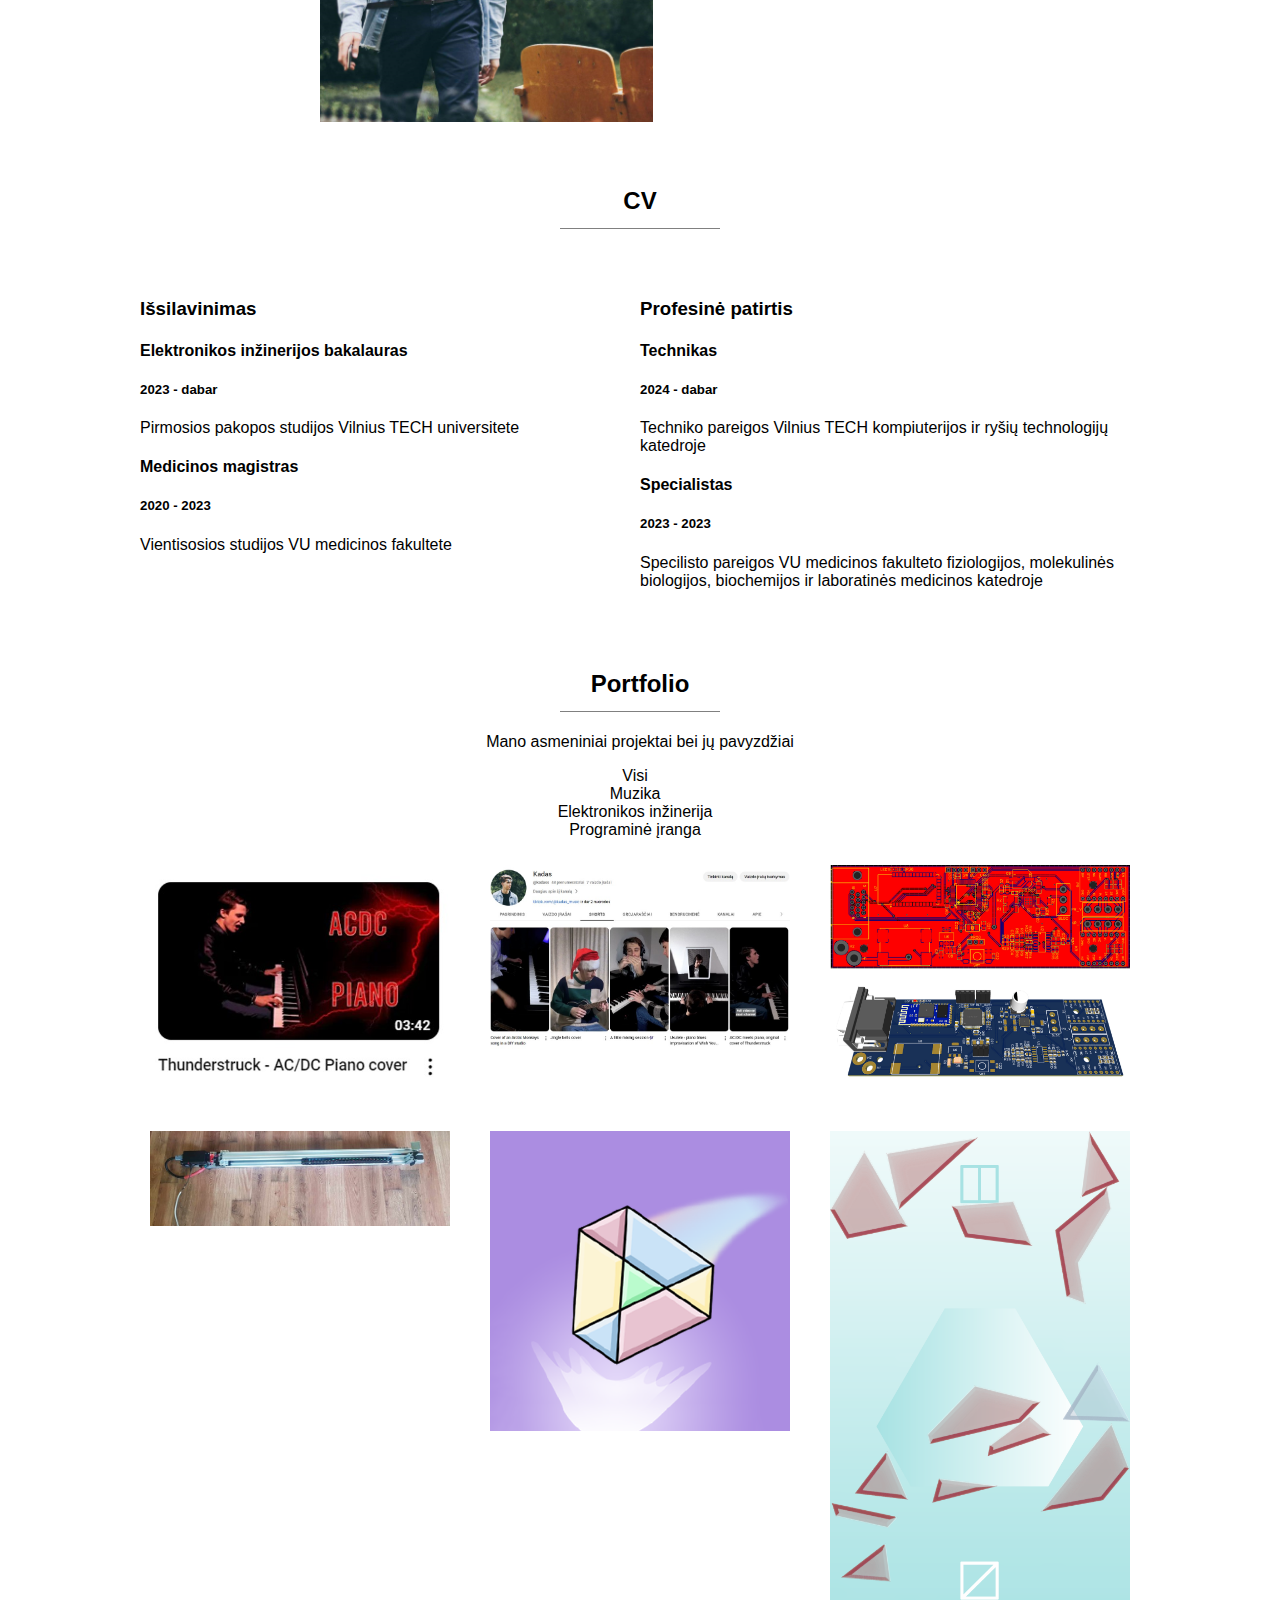
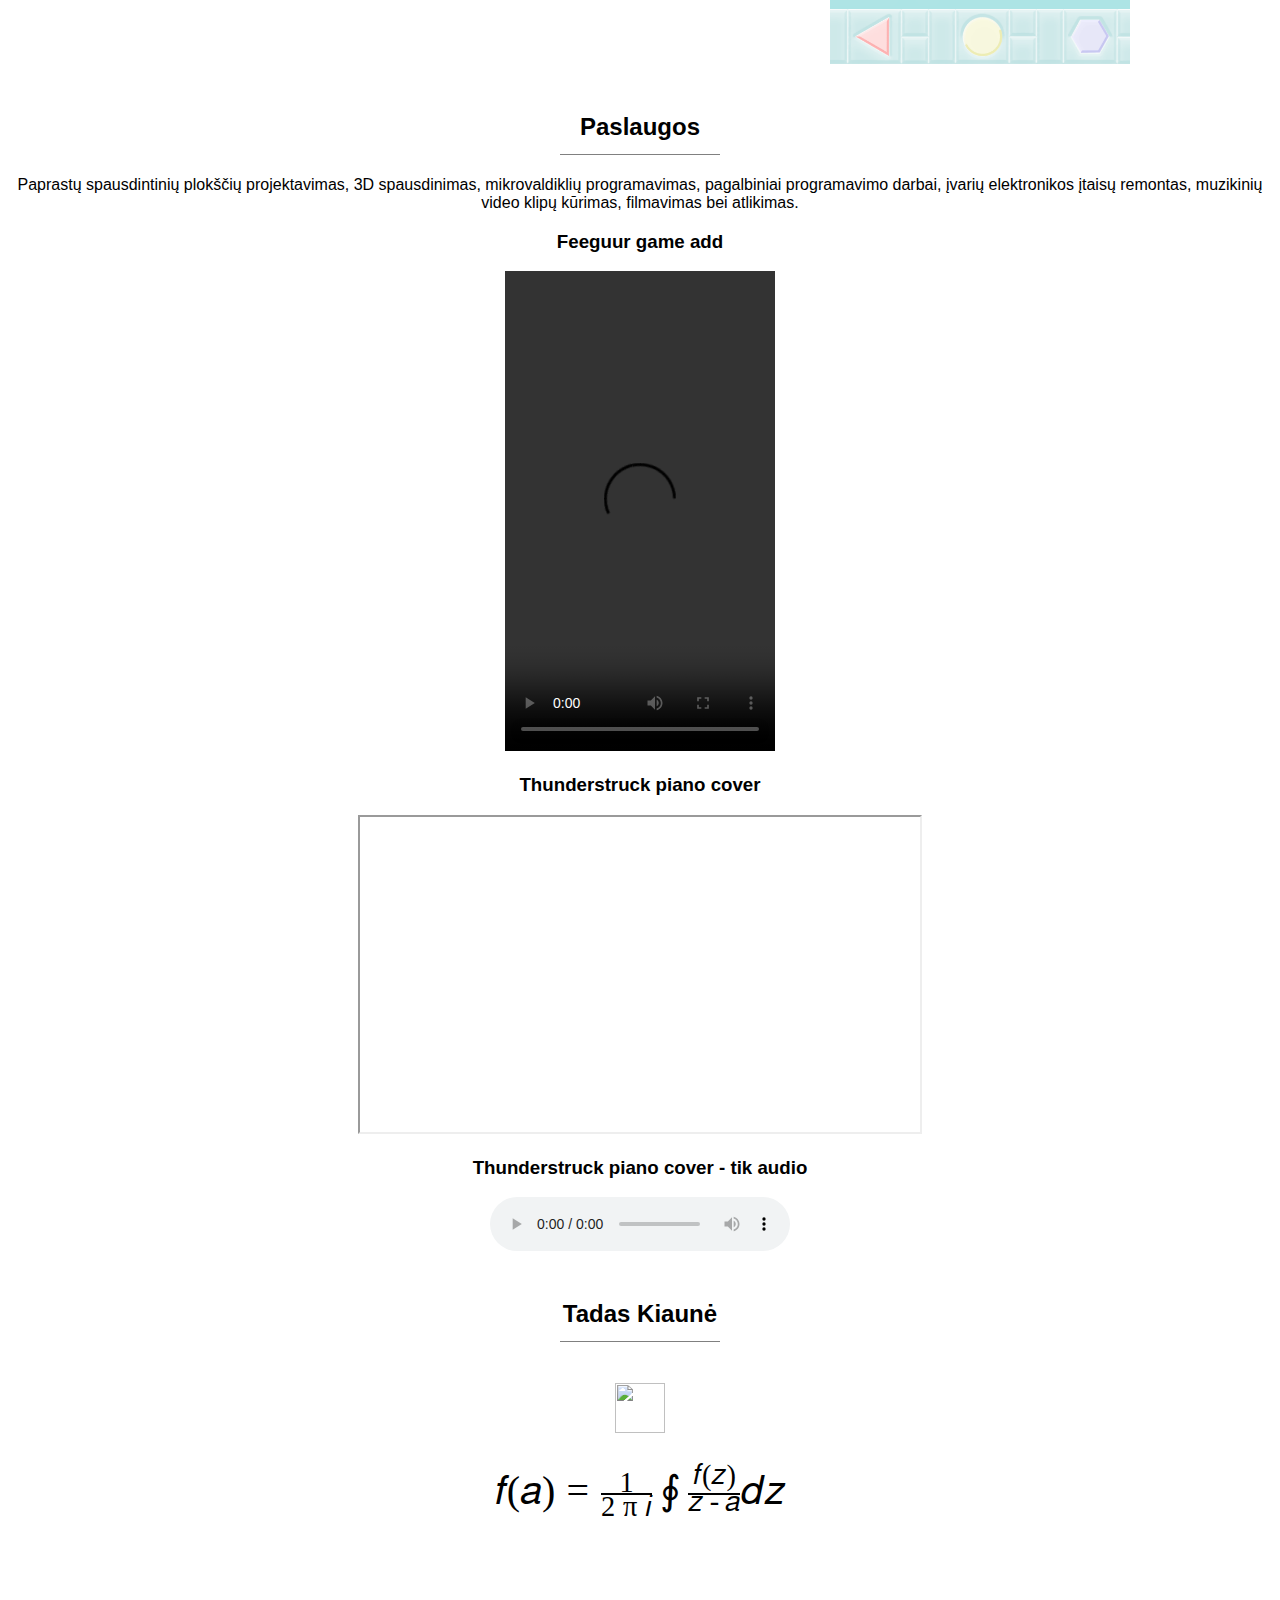
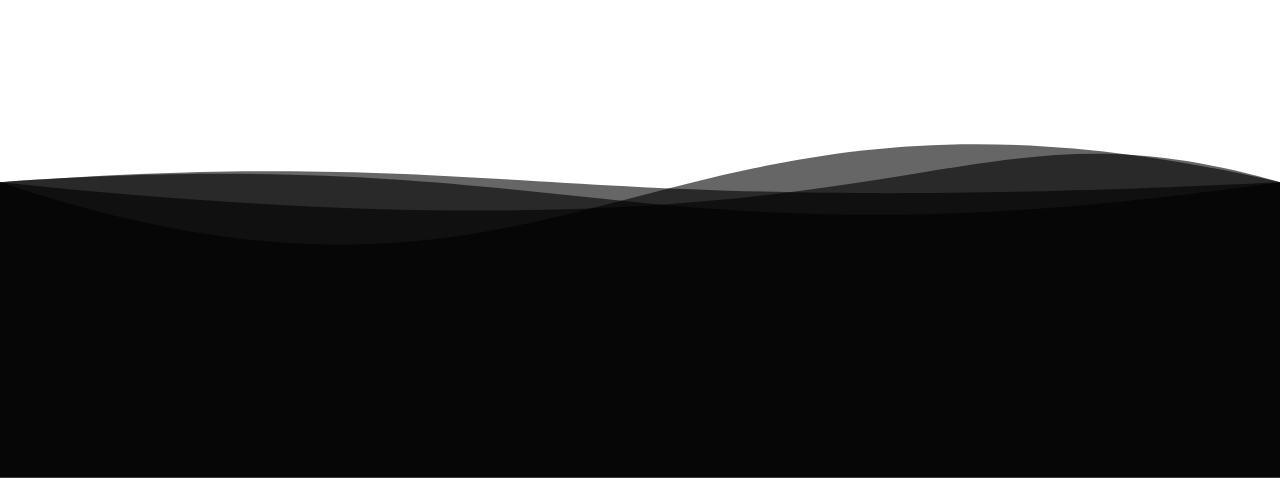
==== commit fec9367a: "Completed half of 11 laboras" ====
--- a/index.html
+++ b/index.html
@@ -47,7 +47,6 @@
                 
             </section>
 
-
             <!-- About -->
 
             <section id="about" class="about">
@@ -214,6 +213,107 @@
                     <img src="https://cdn-icons-png.flaticon.com/512/748/748145.png">
                 </a>
             </div>
+            <div class="math-container">
+                <math>
+                    <mrow>
+                        <mi>f</mi>
+                        <mfenced>
+                            <mo>(</mo>
+                            <mi>a</mi>
+                            <mo>)</mo>
+                        </mfenced>
+        
+                        <mo>=</mo>
+        
+                        <mfrac>
+                            <mn>1</mn>
+                            <mrow>
+                                <mn>2</mn>
+                                <mo>&#960;</mo>
+                                <mi>i</mi>
+                            </mrow>
+                        </mfrac>
+                        
+                        <mo displaystyle="true">&#x222e;</mo>
+        
+                        <mfrac>
+                            <mrow>
+                                <mi>f</mi>
+                                <mfenced>
+                                    <mo>(</mo>
+                                    <mi>z</mi>
+                                    <mo>)</mo>
+                                </mfenced>
+                            </mrow>
+                            <mrow>
+                                <mi>z</mi>
+                                <mo>-</mo>
+                                <mi>a</mi>
+                            </mrow>
+                        </mfrac>
+        
+                        <mi>d</mi>
+                        <mi>z</mi>
+        
+                    </mrow>
+                </math>
+            </div>
+
+            <div class="svg-container">
+                <svg xmlns="http://www.w3.org/2000/svg" xmlns:xlink="http://www.w3.org/1999/xlink" version="1.1" id="Calque_1" x="0px"
+     y="0px" viewBox="0 0 1300 550" style="enable-background:new 0 0 1300 550;" xml:space="preserve">
+<style type="text/css">
+	.st1{opacity:0.6;fill:#000000;enable-background:new;}
+</style>
+
+    <path class="st1" d="M 0 250 C 600 450 650 100 1300 250 L 1300 550 L 0 550 L 0 250">
+		<animate
+                attributeName="d"
+                dur="5s"
+				begin="1s"
+                values="M 0 250 C 600 450 650 100 1300 250 L 1300 550 L 0 550 L 0 250;
+                M 0 250 C 600 100 650 450 1300 250 L 1300 550 L 0 550 L 0 250;
+				M 0 250 C 600 450 650 100 1300 250 L 1300 550 L 0 550 L 0 250"
+                repeatCount="indefinite"
+        />
+	</path>
+
+	<path class="st1" d="M 0 250 C 600 100 650 450 1300 250 L 1300 550 L 0 550 L 0 250">
+		<animate
+                attributeName="d"
+                dur="5s"
+                values="M 0 250 C 600 100 650 450 1300 250 L 1300 550 L 0 550 L 0 250;
+                M 0 250 C 600 450 650 100 1300 250 L 1300 550 L 0 550 L 0 250;
+				M 0 250 C 600 100 650 450 1300 250 L 1300 550 L 0 550 L 0 250"
+                repeatCount="indefinite"
+        />
+	</path>
+
+	<path class="st1" d="M 0 250 C 950 350 950 150 1300 250 L 1300 550 L 0 550 L 0 250">
+		<animate
+                attributeName="d"
+                dur="5s"
+				begin="2s"
+                values="M 0 250 C 950 350 950 150 1300 250 L 1300 550 L 0 550 L 0 250;
+                M 0 250 C 350 150 350 350 1300 250 L 1300 550 L 0 550 L 0 250;
+				M 0 250 C 950 350 950 150 1300 250 L 1300 550 L 0 550 L 0 250"
+                repeatCount="indefinite"
+        />
+	</path>
+
+	<path class="st1" d="M 0 250 C 350 150 350 350 1300 250 L 1300 550 L 0 550 L 0 250">
+		<animate
+                attributeName="d"
+                dur="5s"
+                values="M 0 250 C 350 150 350 350 1300 250 L 1300 550 L 0 550 L 0 250;
+                M 0 250 C 950 350 950 150 1300 250 L 1300 550 L 0 550 L 0 250;
+				M 0 250 C 350 150 350 350 1300 250 L 1300 550 L 0 550 L 0 250"
+                repeatCount="indefinite"
+        />
+	</path>
+
+                </svg>
+            </div>
         </footer>
     
         <script src="functions.js"></script>
--- a/style.css
+++ b/style.css
@@ -457,9 +457,16 @@
     height: fit-content;
 }
 
-
-
 footer img {
     height: 100%;
     width: 100%;
 }
+
+footer .math-container {
+    padding: 10px;
+    font-size: 30pt;
+}
+
+footer .svg-container {
+    width: 100%;
+}
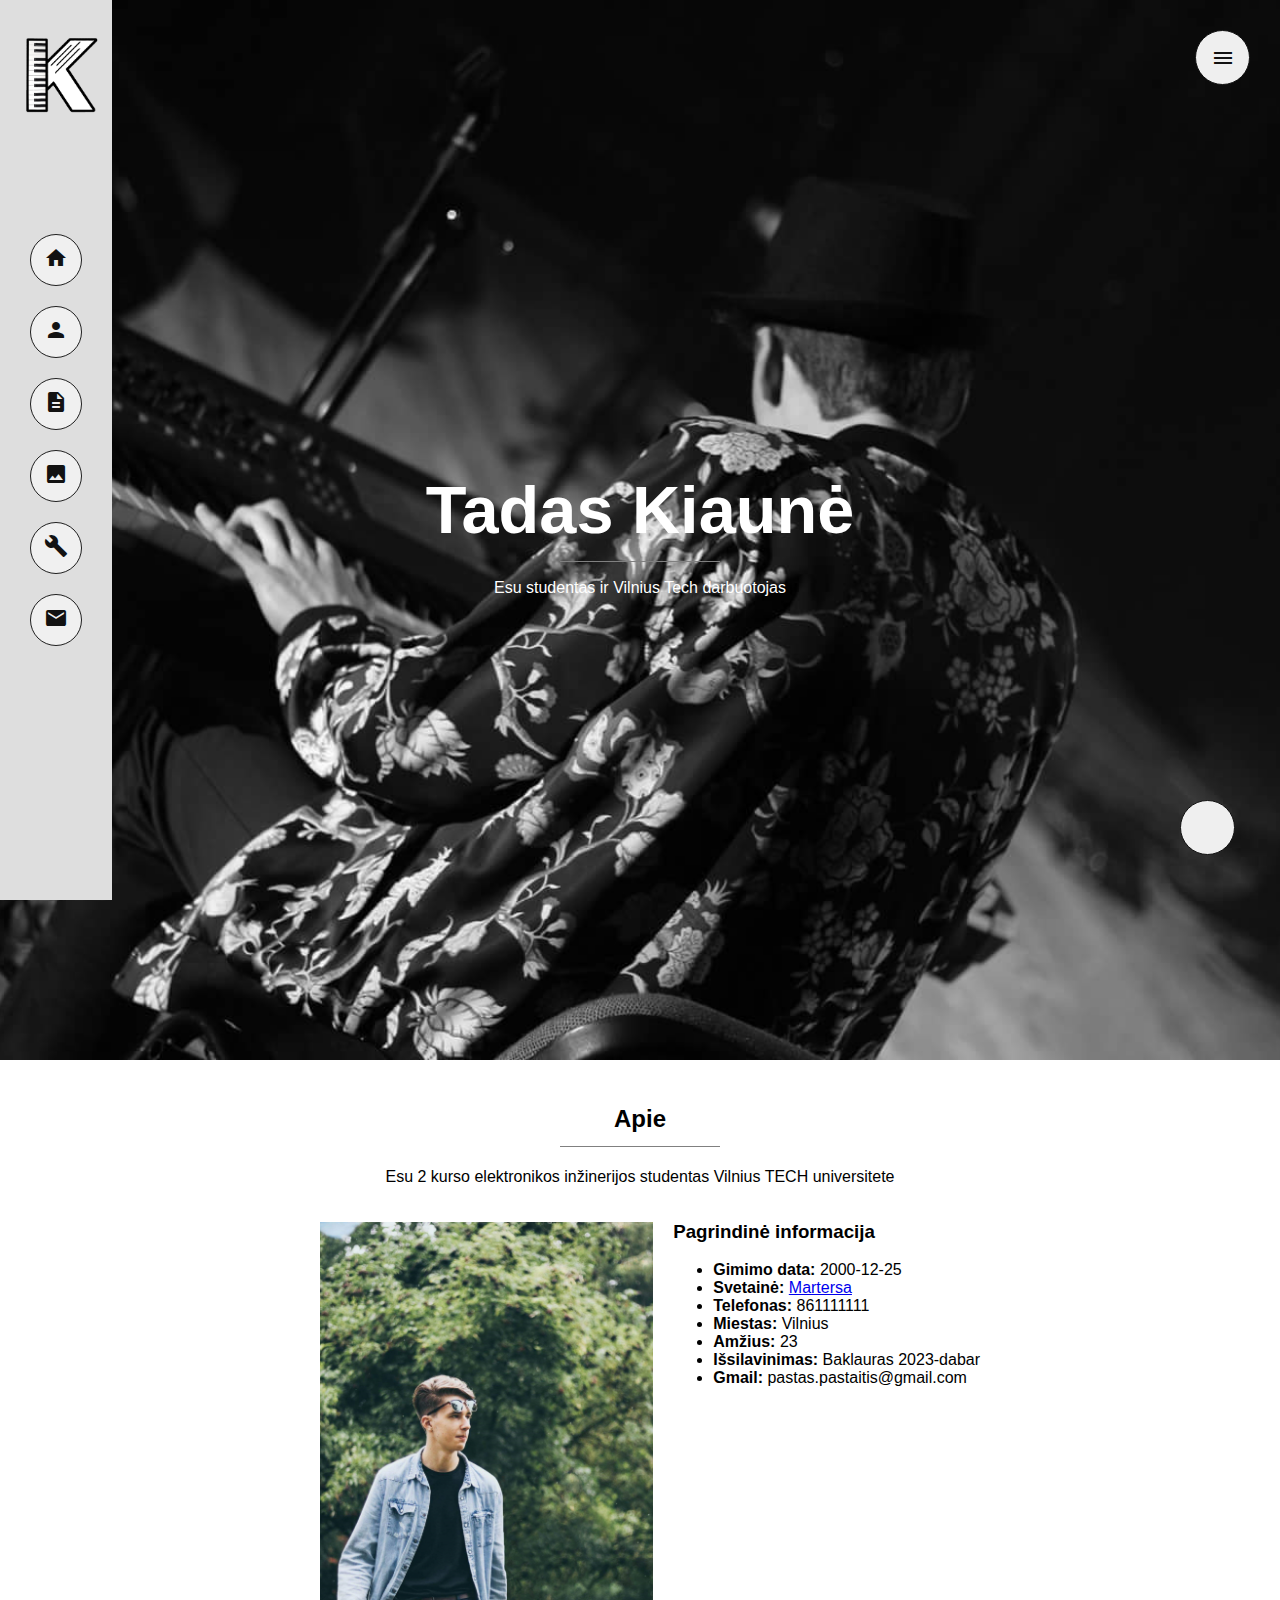
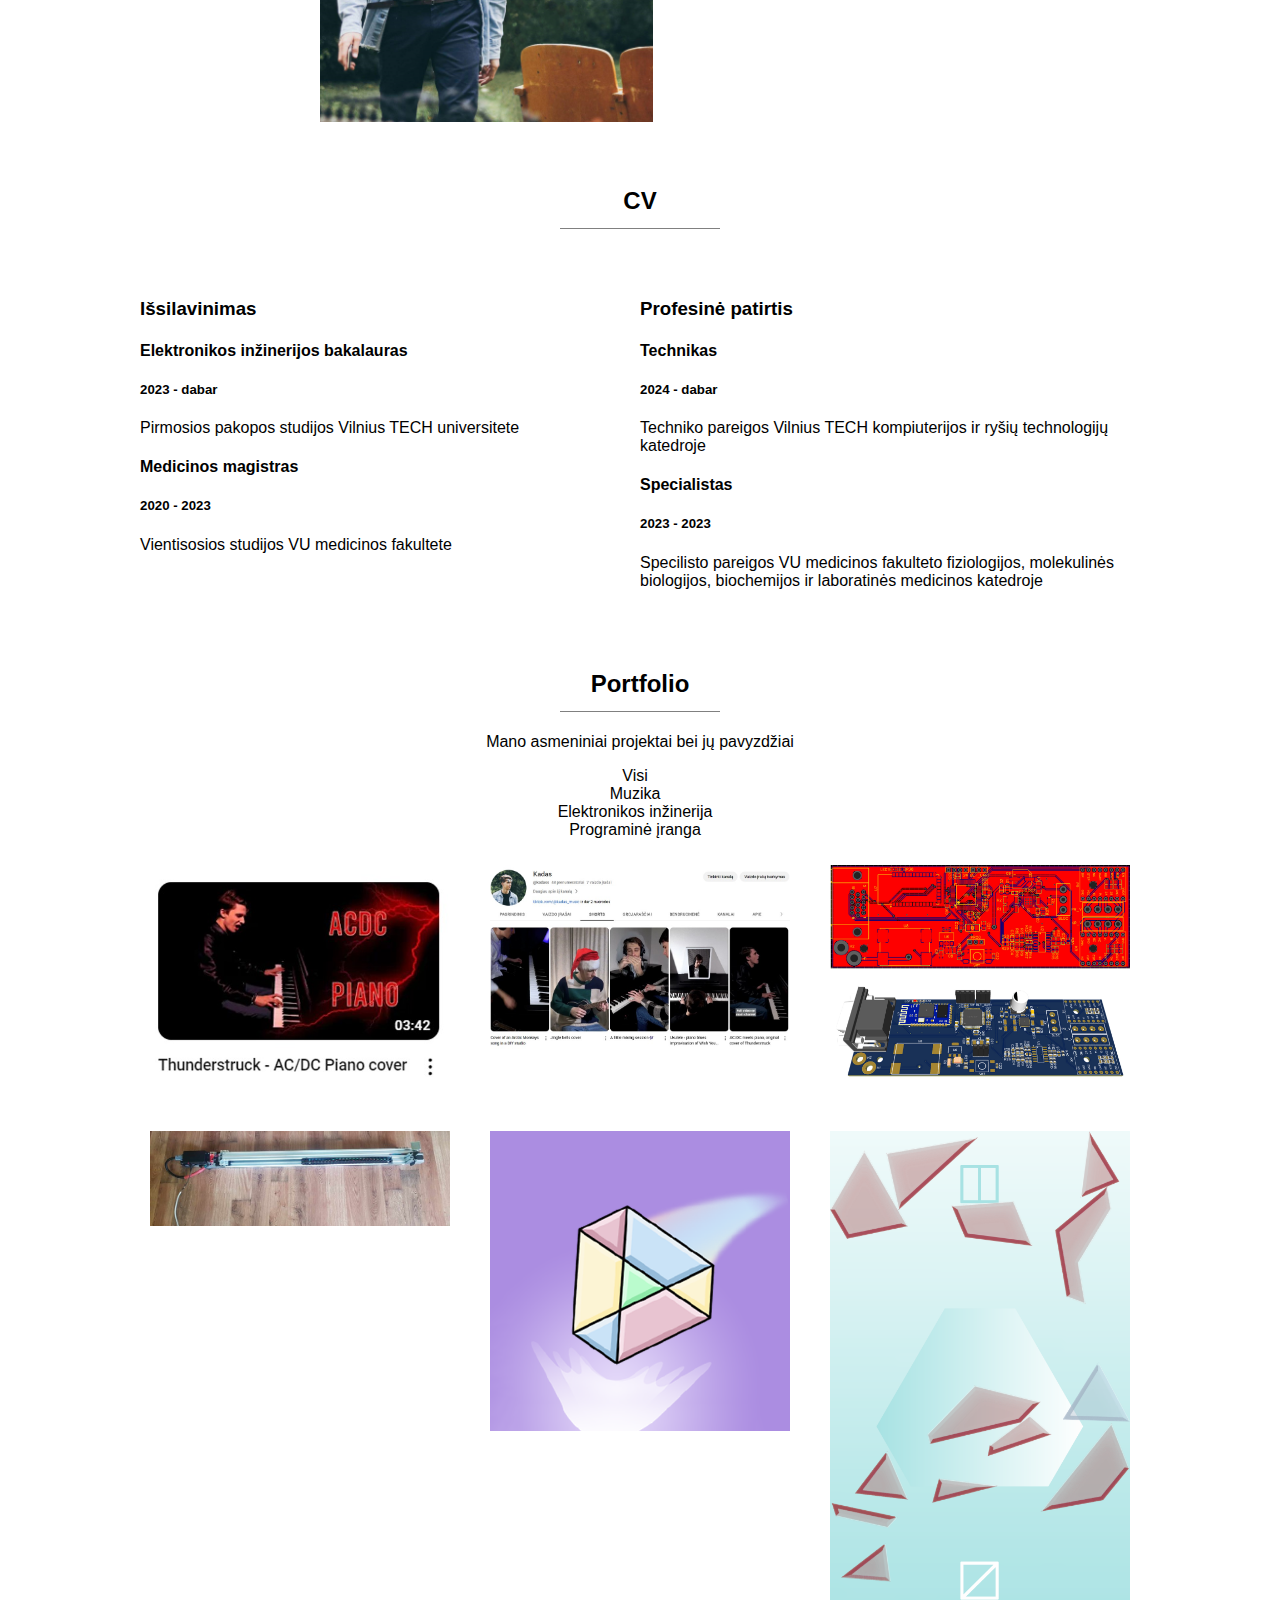
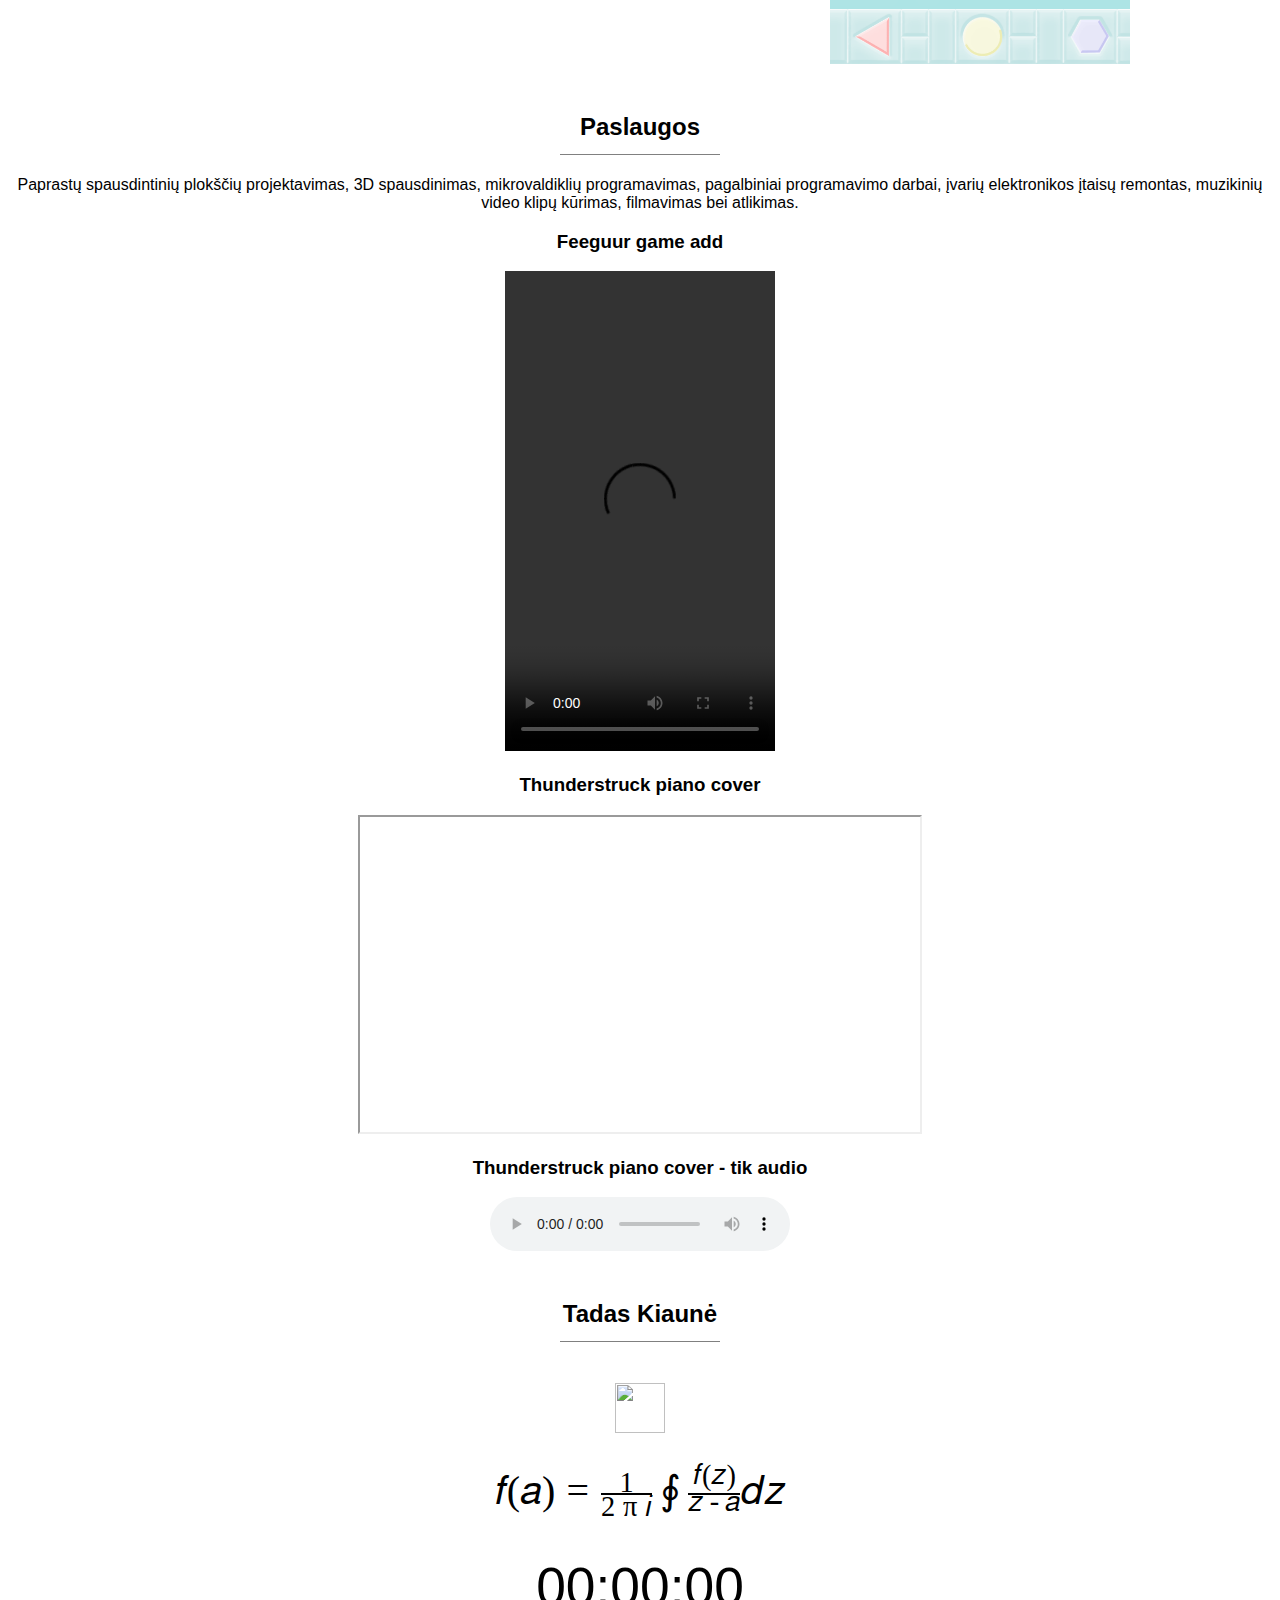
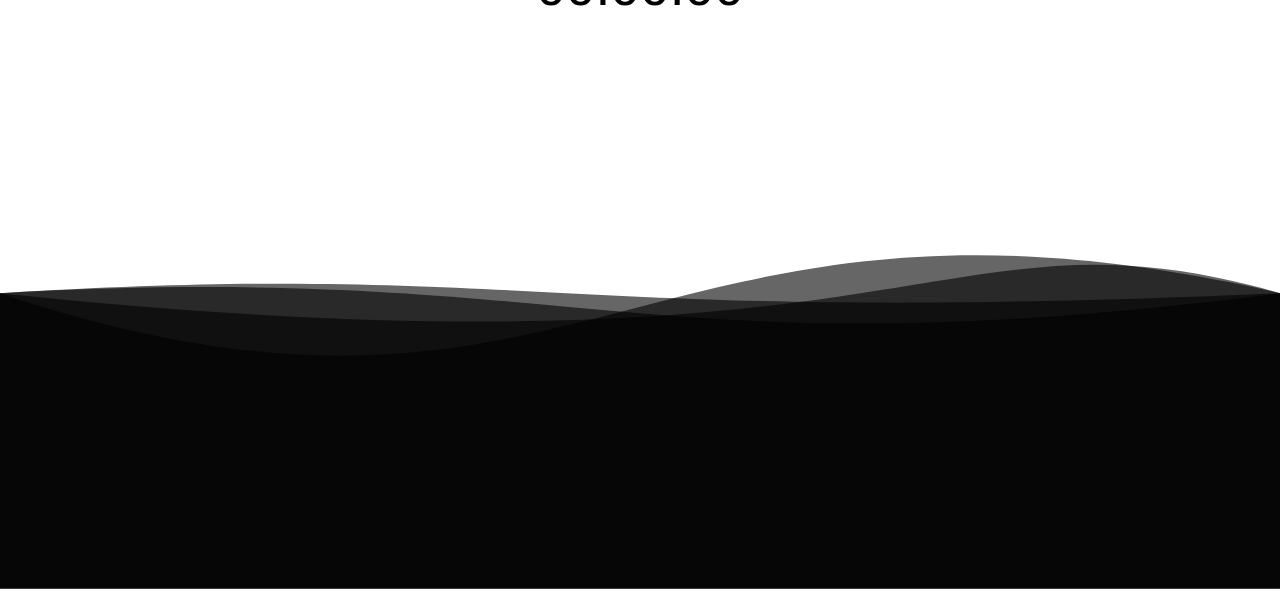
==== commit ac391768: "11 laboras finished" ====
--- a/index.html
+++ b/index.html
@@ -259,6 +259,10 @@
                 </math>
             </div>
 
+            <div>
+                <p id="clockParagraph">00:00:00</p>
+            </div>
+
             <div class="svg-container">
                 <svg xmlns="http://www.w3.org/2000/svg" xmlns:xlink="http://www.w3.org/1999/xlink" version="1.1" id="Calque_1" x="0px"
      y="0px" viewBox="0 0 1300 550" style="enable-background:new 0 0 1300 550;" xml:space="preserve">
--- a/style.css
+++ b/style.css
@@ -470,3 +470,9 @@
 footer .svg-container {
     width: 100%;
 }
+
+footer #clockParagraph {
+    padding: 20px;
+    margin: 0px;
+    font-size: 40pt;
+}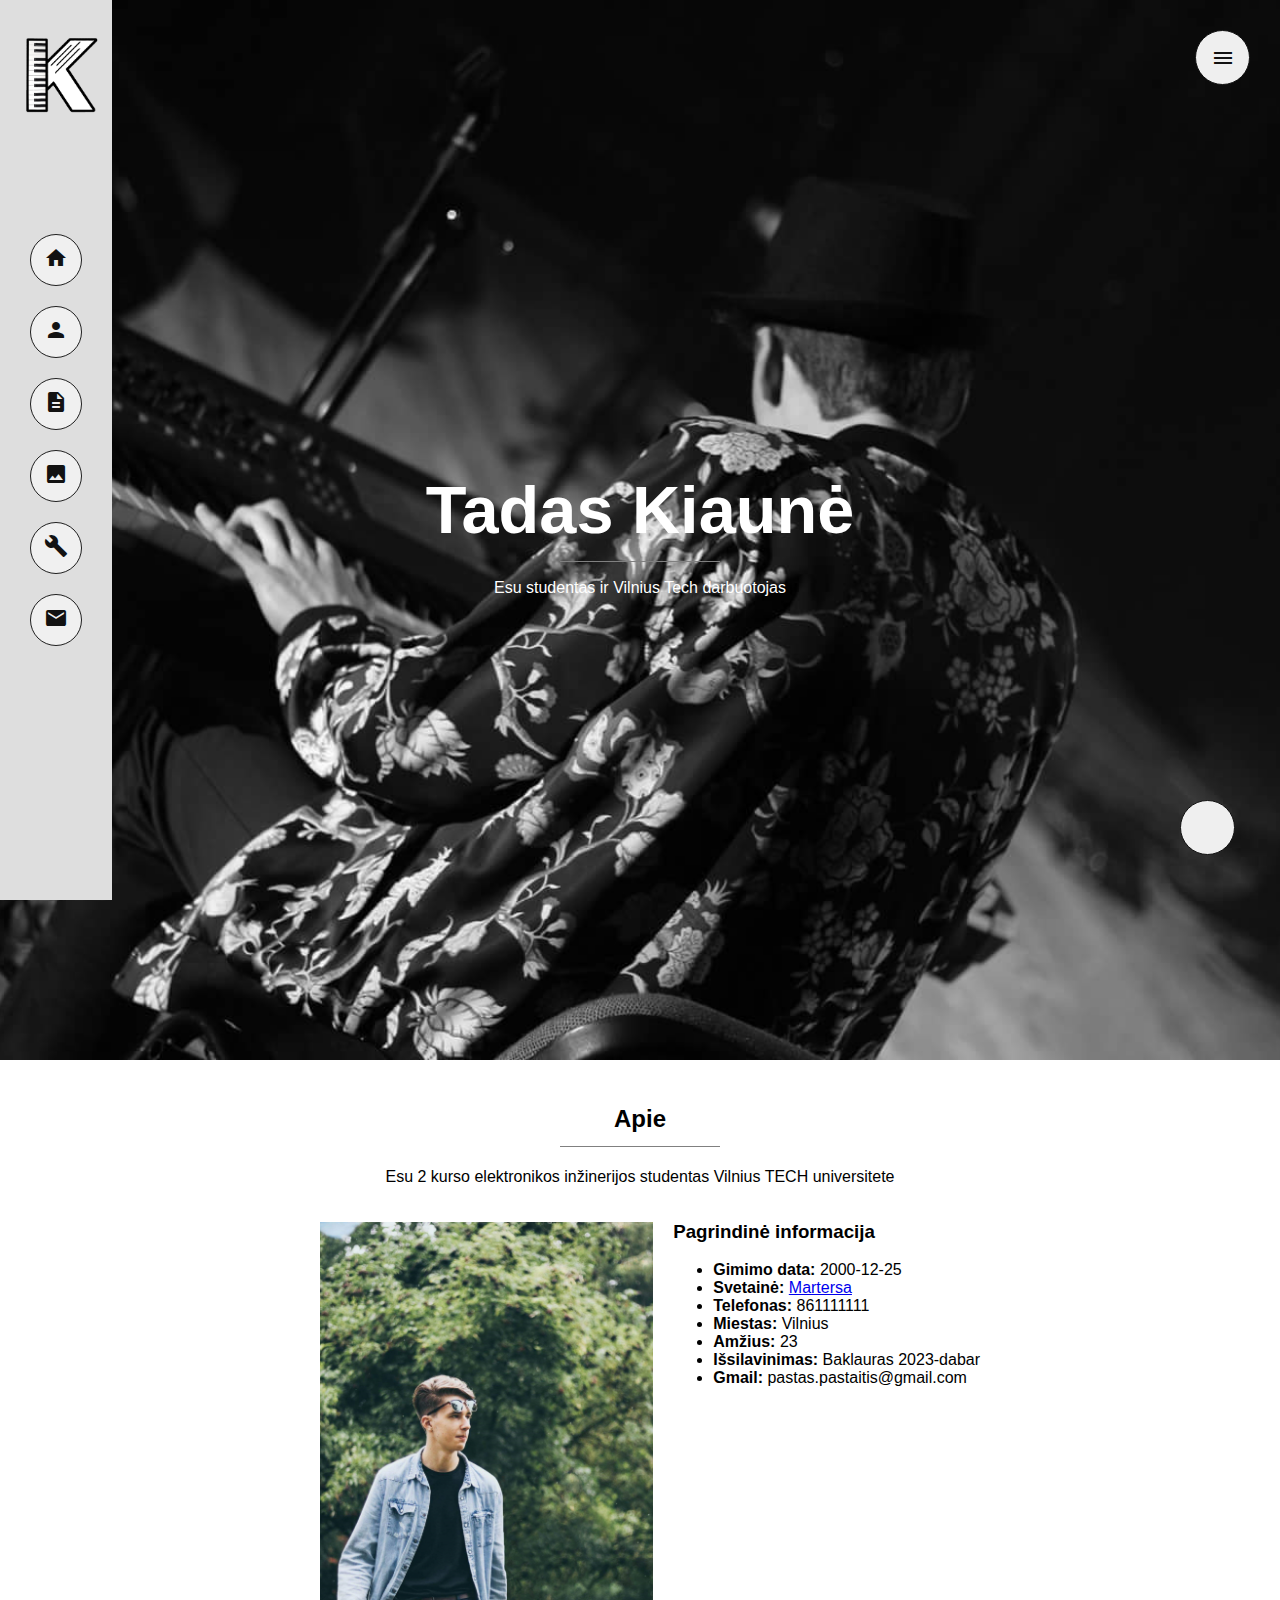
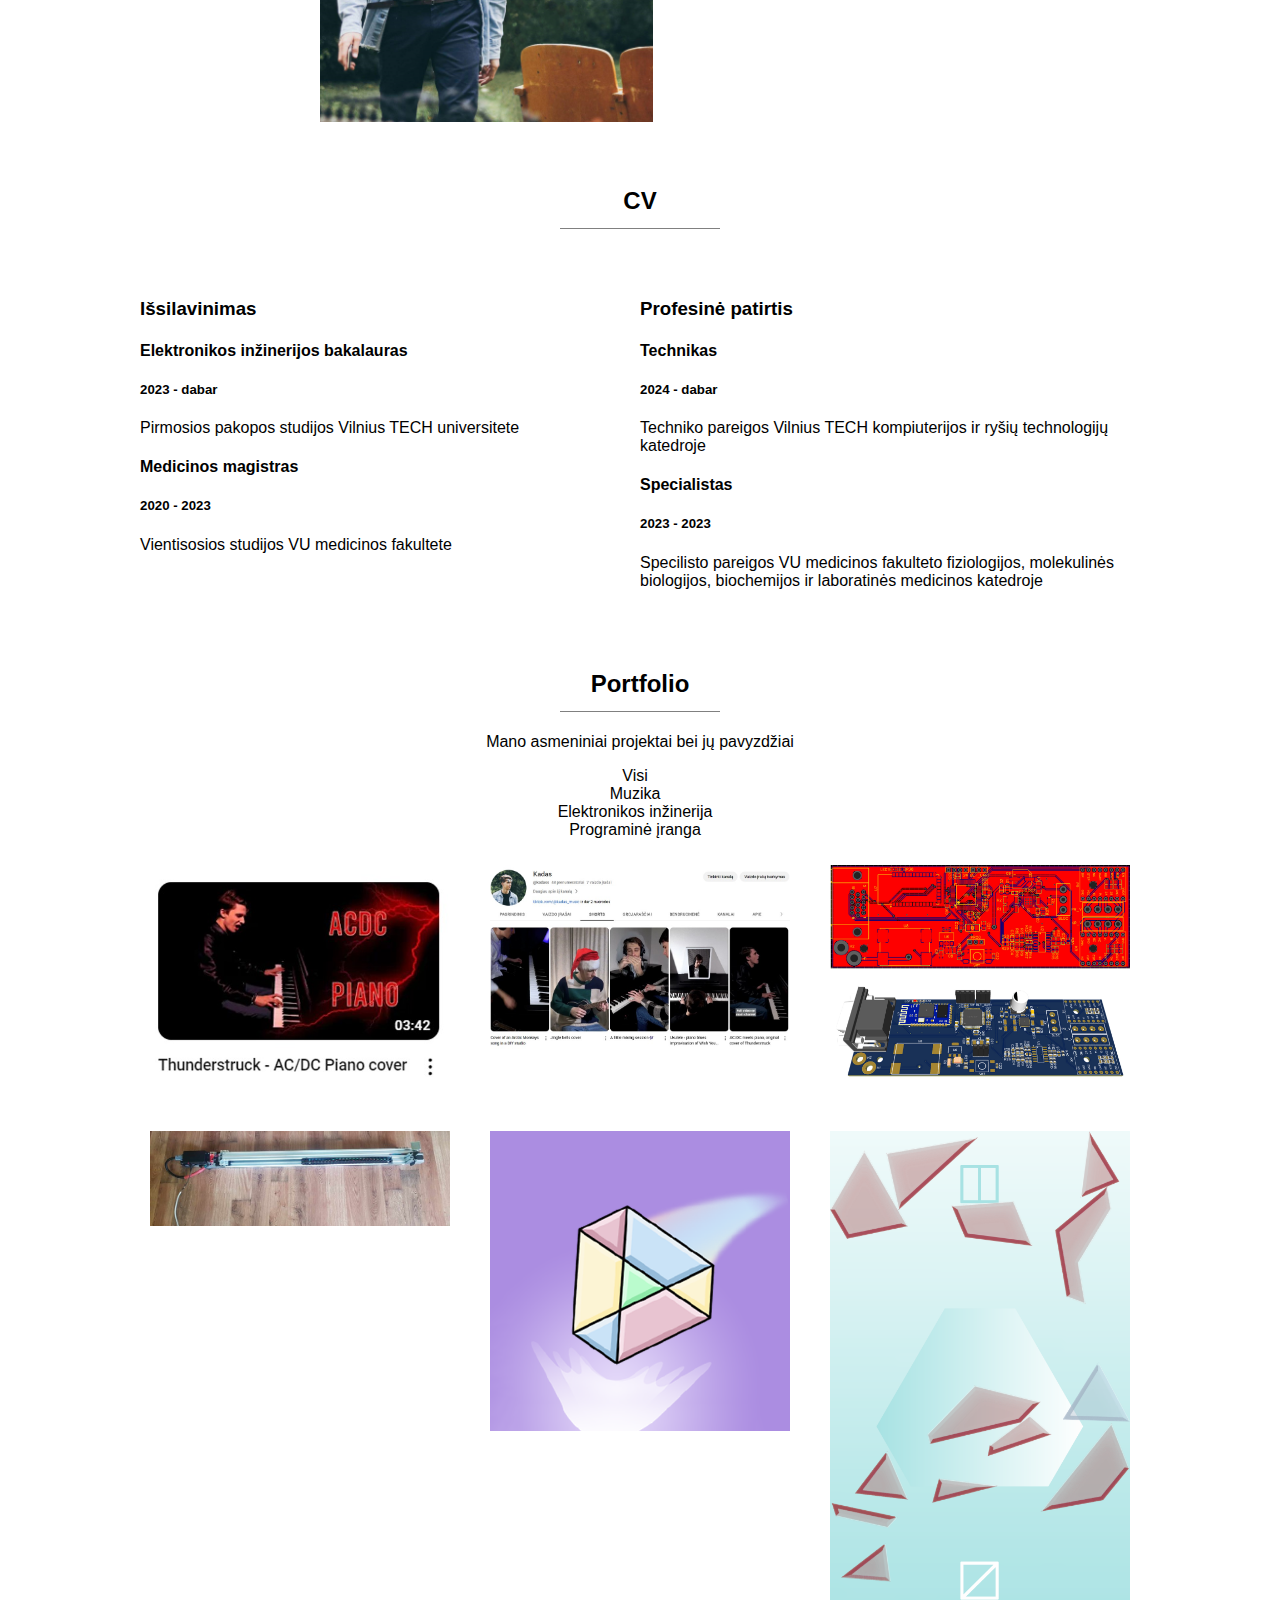
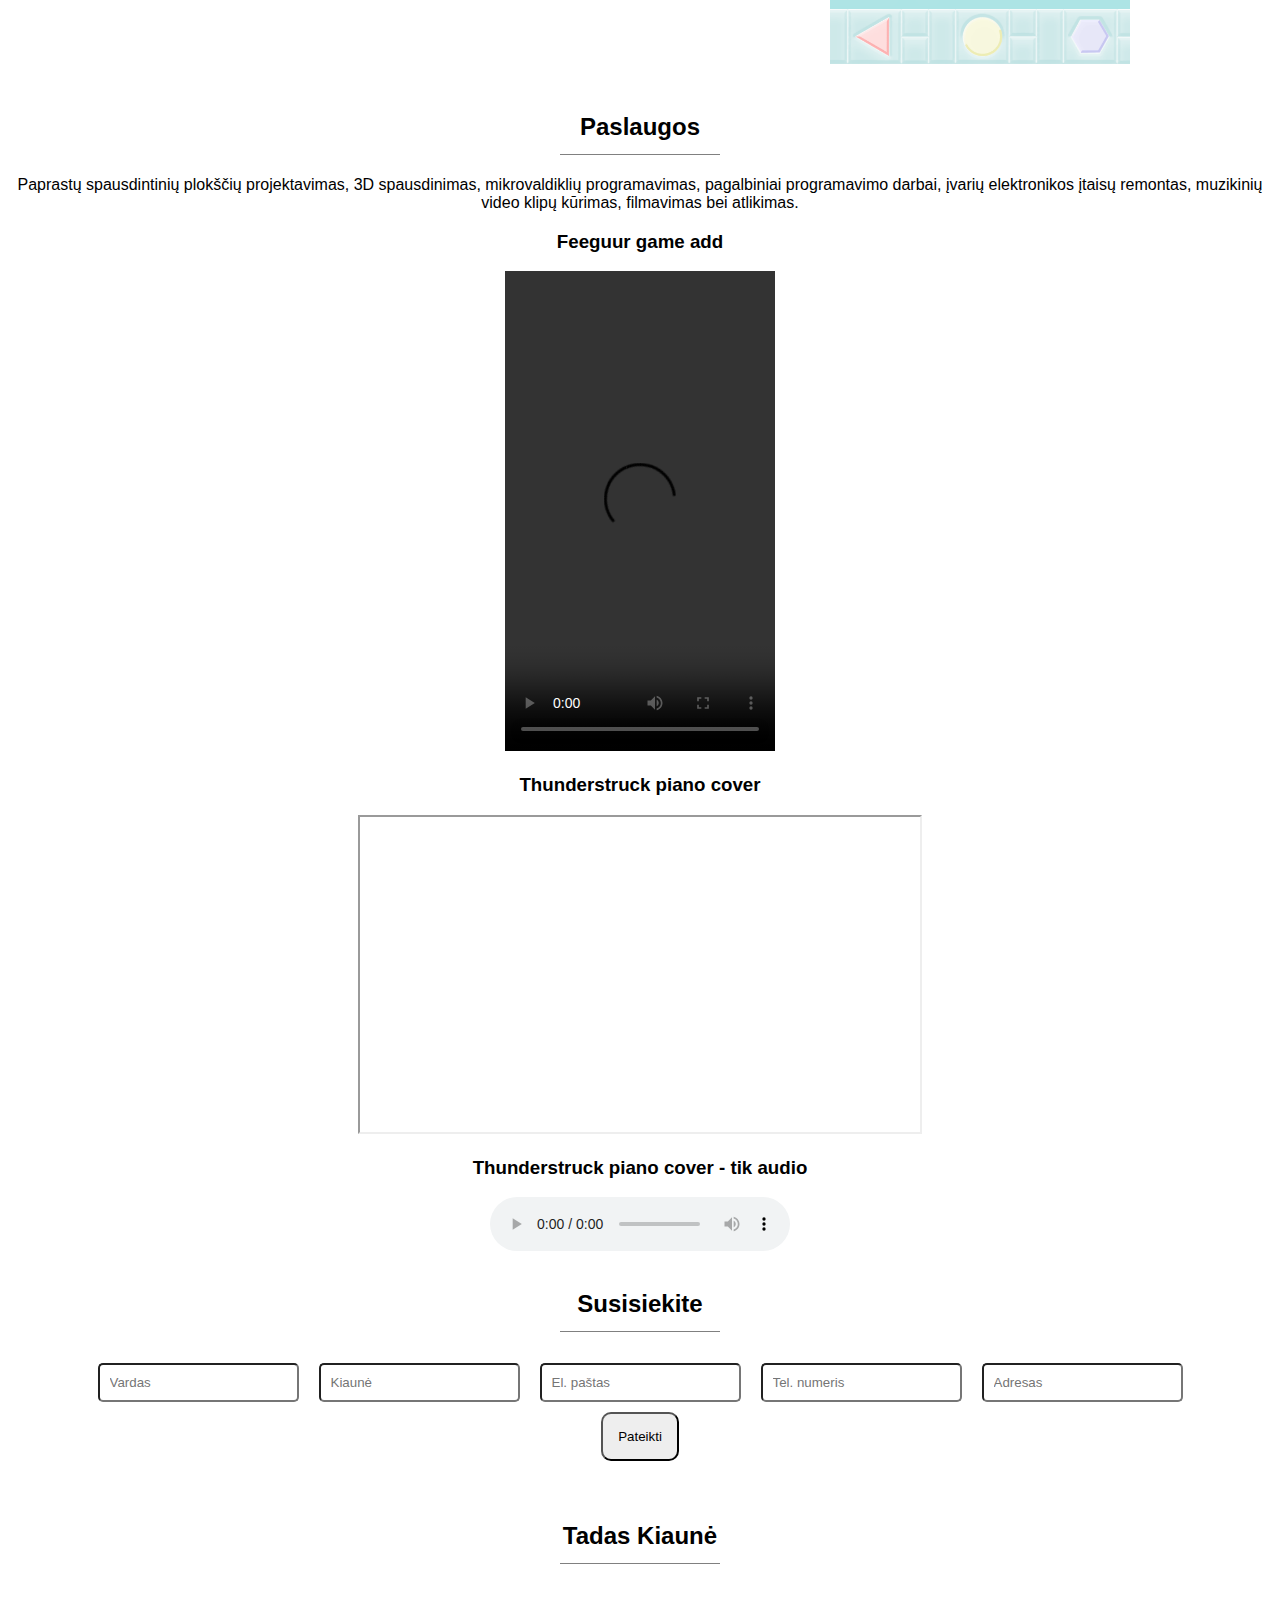
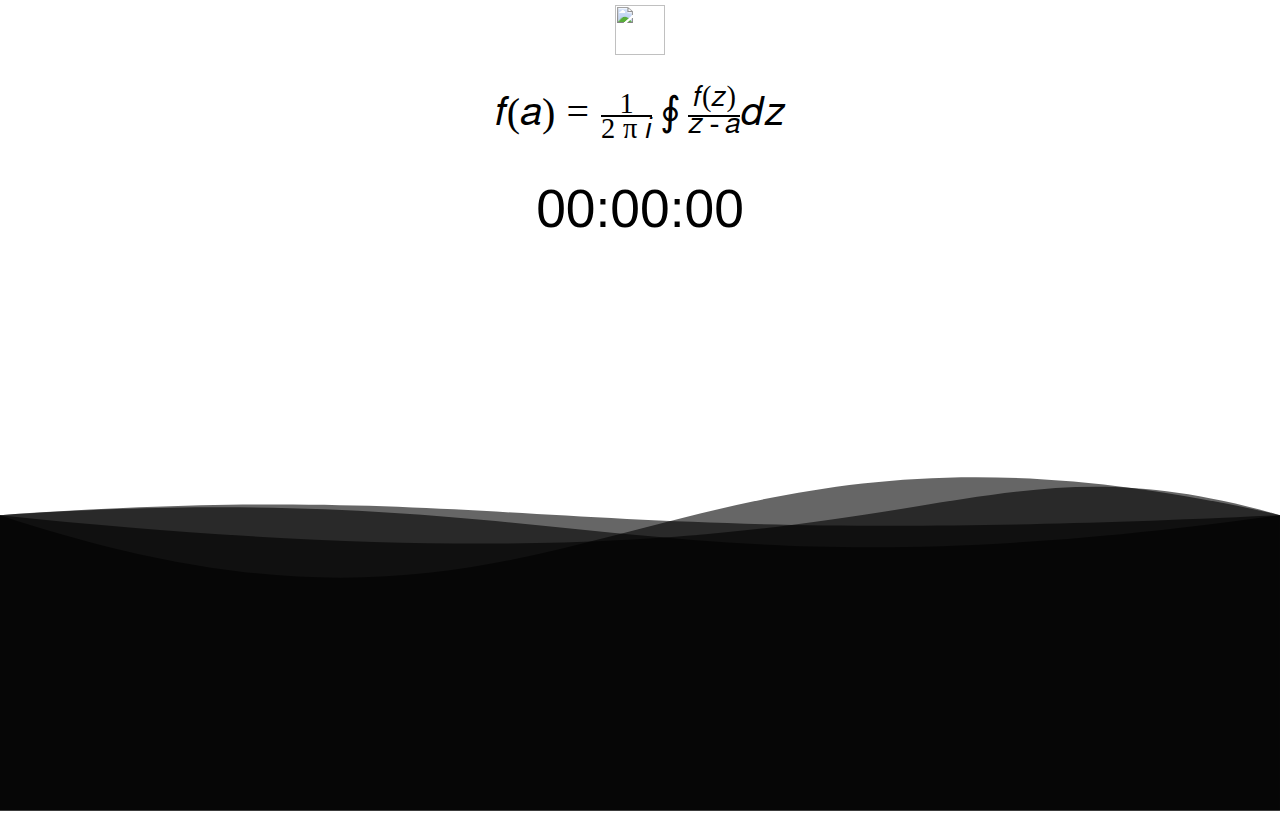
==== commit d4e916eb: "Started 12 laboras" ====
--- a/index.html
+++ b/index.html
@@ -105,8 +105,6 @@
             </section>
 
 
-
-
             <!-- Portfolio -->
 
             <section id="portfolio">
@@ -204,7 +202,37 @@
                     <audio controls src="/Site_audio/Thunderstruck_audio.wav"></audio>
                 </div>
             </section>
+
+
+            <!-- Contant form -->
+
+            <section id="contact">
+                <h2>Susisiekite</h2>
+
+                <div class="form-container">
+                    <form id="form-id" class="form-Cls">
+                        <div class="input-fields">
+                            <input type="text" id="name-id" name="name" placeholder="Vardas">
+                            <input type="text" id="surname-id" name="surname" placeholder="Kiaunė">
+                            <input type="email" id="email-id" name="email" placeholder="El. paštas">
+                            <input type="text" id="phone-id" name="phone" placeholder="Tel. numeris">
+                            <input type="text" id="adress-id" name="adress" placeholder="Adresas">
+                        </div>
+                        <div>
+                            <button type="submit" id="submit-button-id">Pateikti</button>
+                        </div>
+                    </form>
+                </div>
+
+                <p id="form-output-id" class="form-output"></p>
+
+            </section>
+
+
         </main>
+
+
+
 
         <footer>
             <div><h2>Tadas Kiaunė</h2></div>
--- a/style.css
+++ b/style.css
@@ -427,6 +427,45 @@
 
 
 
+/* Forma */
+
+
+
+.form-container .form-Cls {
+    display: flex;
+    justify-content: center;
+    align-items: center;
+    flex-wrap: warp;
+    flex-direction: column;
+}
+
+.form-container input {
+    margin: 10px;
+    border-radius: 5px;
+    padding: 10px;
+}
+
+.form-container .input-fields {
+    display: flex;
+    flex-wrap: wrap;
+    justify-content: center;
+}
+
+.form-container button {
+    padding: 15px;
+    border-radius: 10px;
+    background-color: #eeeeee;
+
+}
+
+
+
+
+
+
+
+
+
 
 footer {
     display: flex;
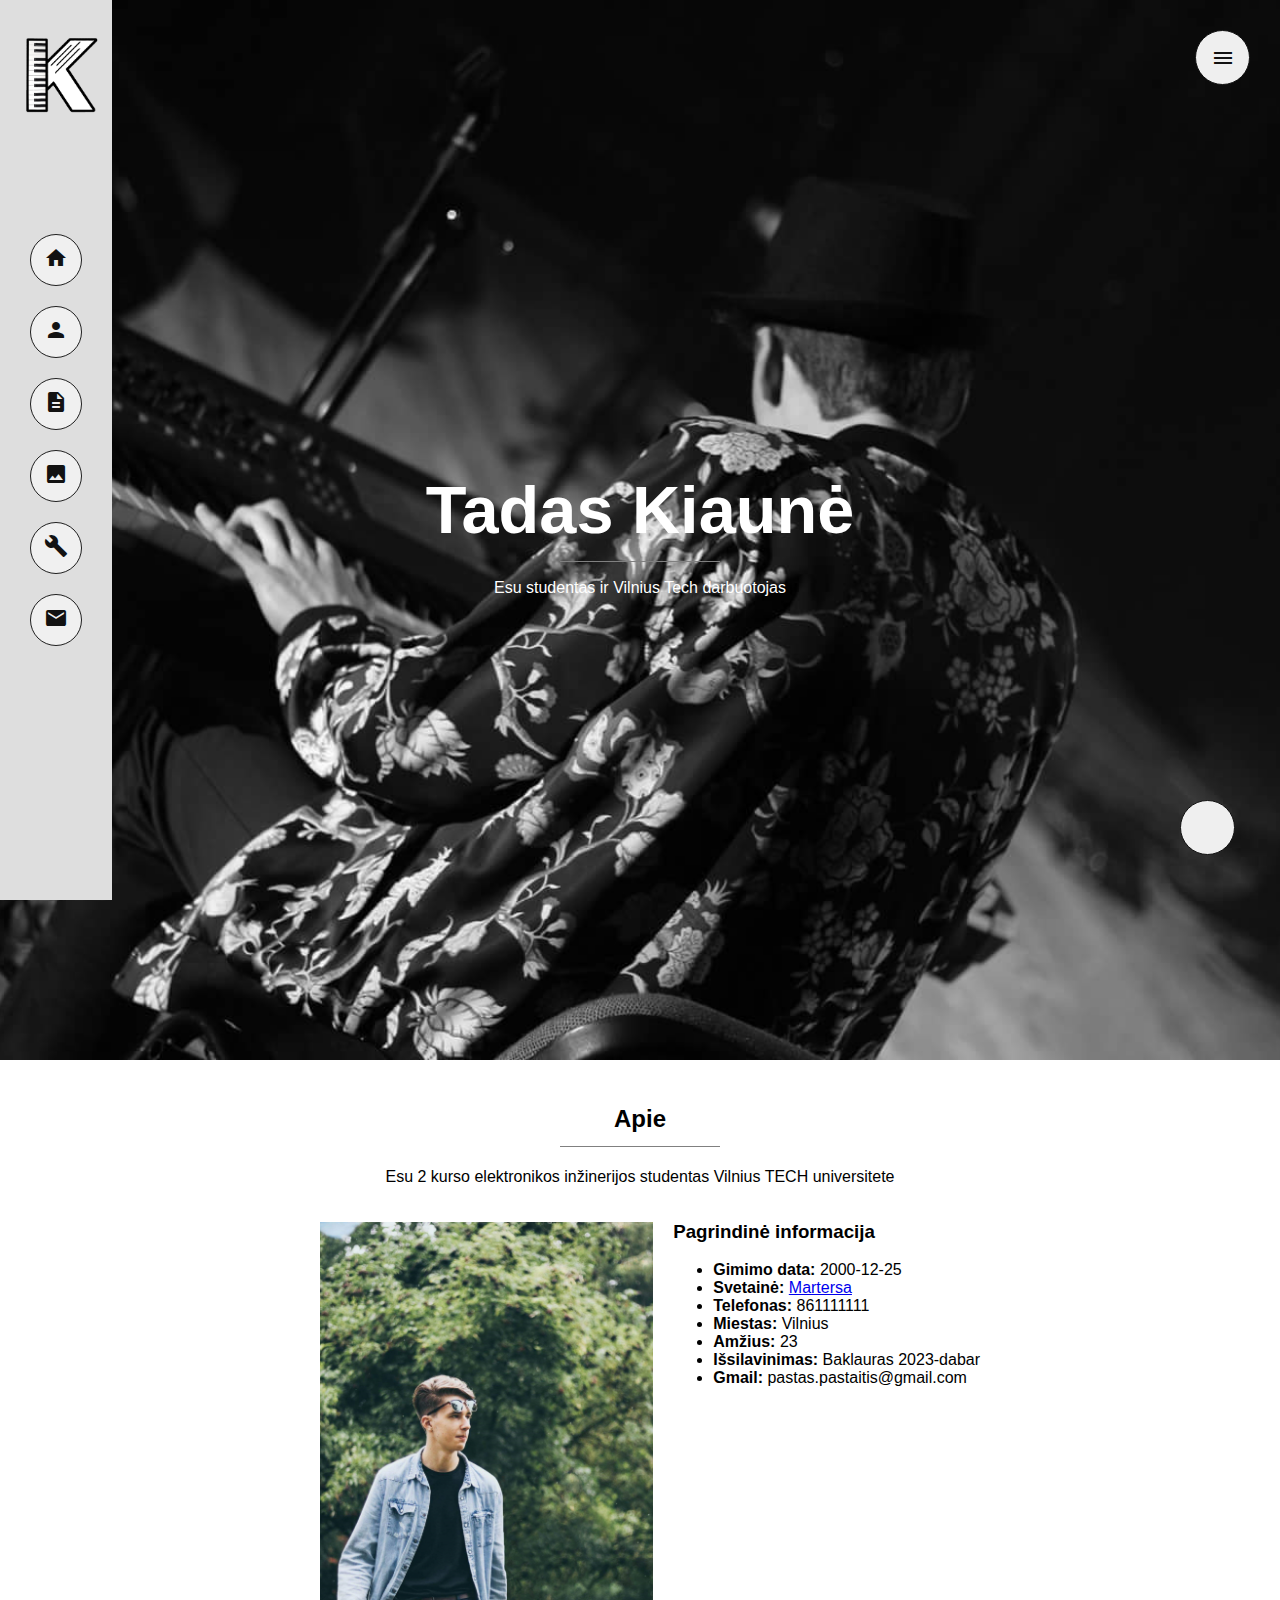
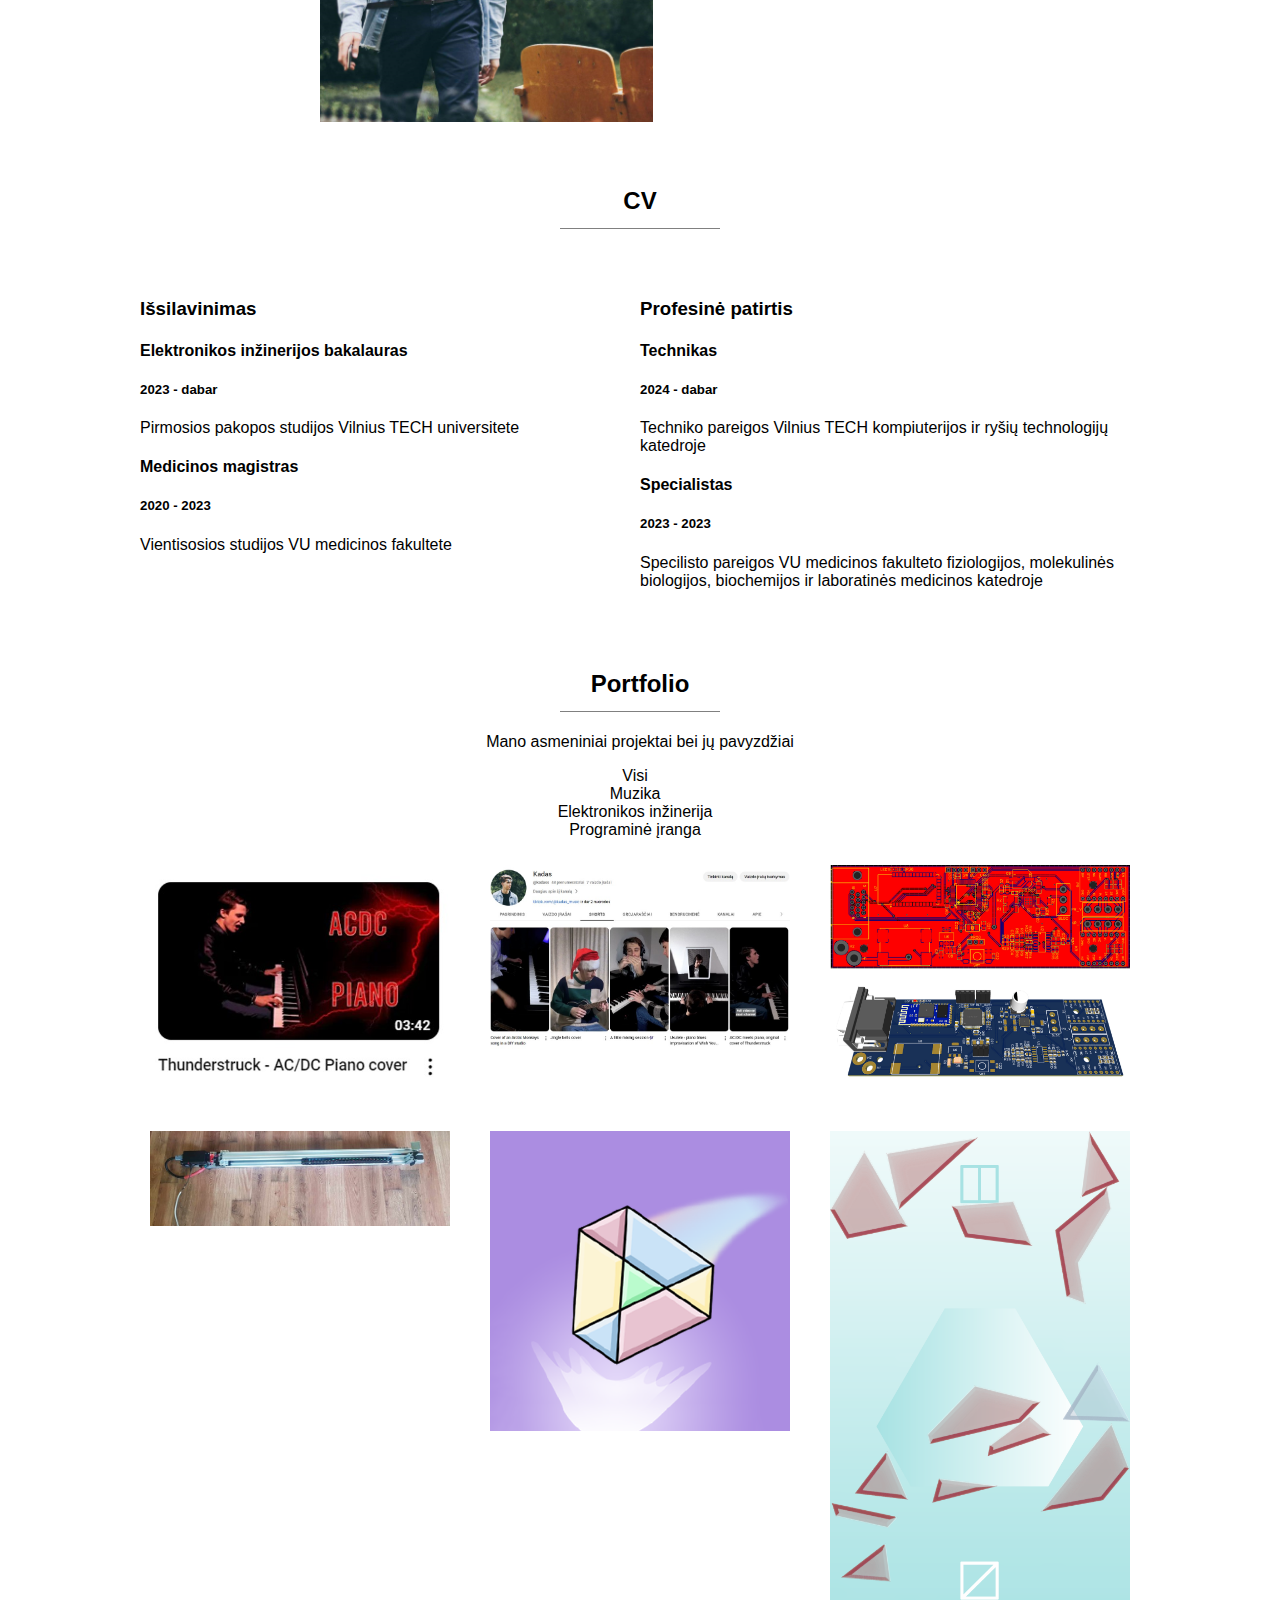
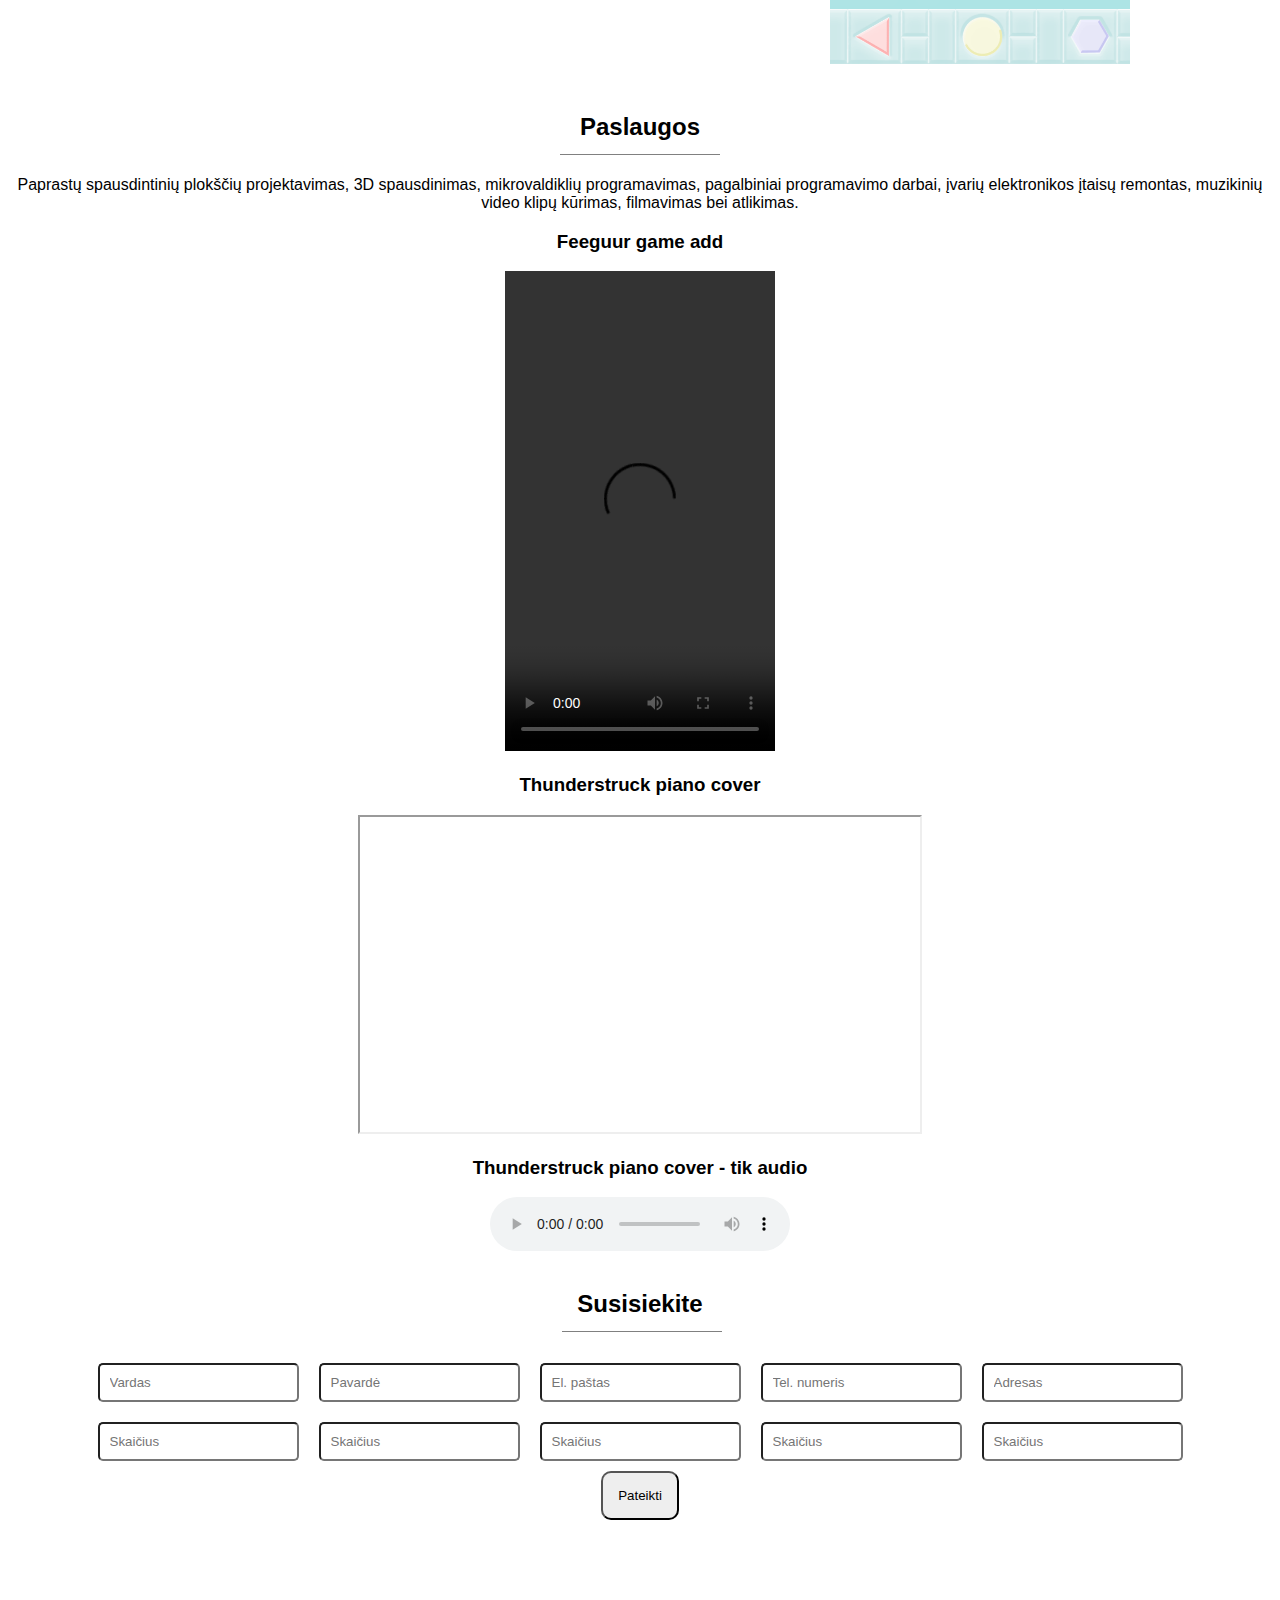
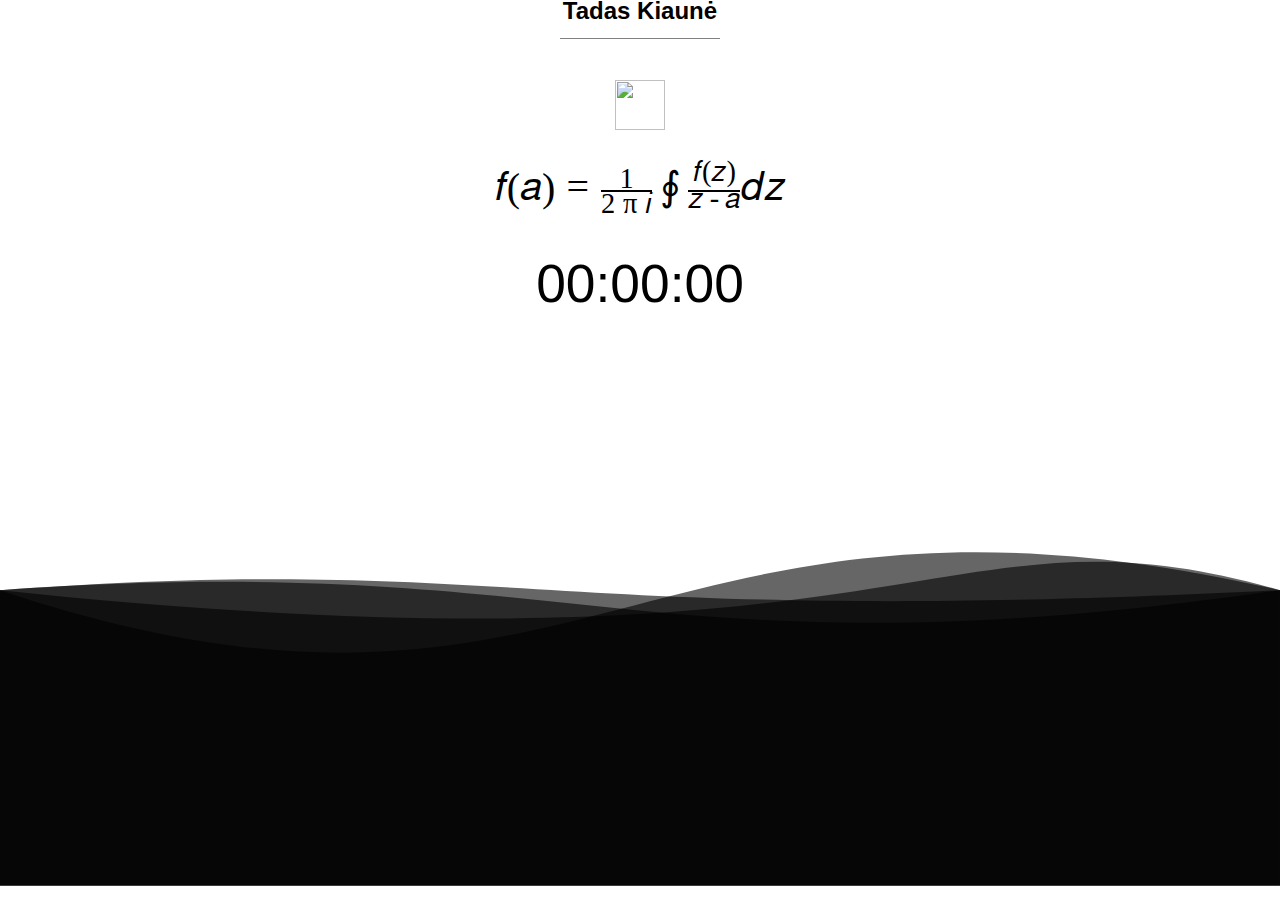
==== commit ec88102c: "More 12 laboras progress" ====
--- a/index.html
+++ b/index.html
@@ -206,17 +206,22 @@
 
             <!-- Contant form -->
 
-            <section id="contact">
+            <section id="contact" class="form-section">
                 <h2>Susisiekite</h2>
 
                 <div class="form-container">
                     <form id="form-id" class="form-Cls">
                         <div class="input-fields">
                             <input type="text" id="name-id" name="name" placeholder="Vardas">
-                            <input type="text" id="surname-id" name="surname" placeholder="Kiaunė">
+                            <input type="text" id="surname-id" name="surname" placeholder="Pavardė">
                             <input type="email" id="email-id" name="email" placeholder="El. paštas">
-                            <input type="text" id="phone-id" name="phone" placeholder="Tel. numeris">
-                            <input type="text" id="adress-id" name="adress" placeholder="Adresas">
+                            <input type="tel" id="phone-id" name="phone" placeholder="Tel. numeris">
+                            <input type="text" id="address-id" name="address" placeholder="Adresas">
+                            <input type="number" id="number-id1" name="number1" placeholder="Skaičius">
+                            <input type="number" id="number-id2" name="number2" placeholder="Skaičius">
+                            <input type="number" id="number-id3" name="number3" placeholder="Skaičius">
+                            <input type="number" id="number-id4" name="number4" placeholder="Skaičius">
+                            <input type="number" id="number-id5" name="number5" placeholder="Skaičius">
                         </div>
                         <div>
                             <button type="submit" id="submit-button-id">Pateikti</button>
--- a/style.css
+++ b/style.css
@@ -428,6 +428,13 @@
 
 
 /* Forma */
+.form-section {
+    display: flex;
+    justify-content: center;
+    align-content: center;
+    align-items: center;
+    flex-direction: column;
+}
 
 
 
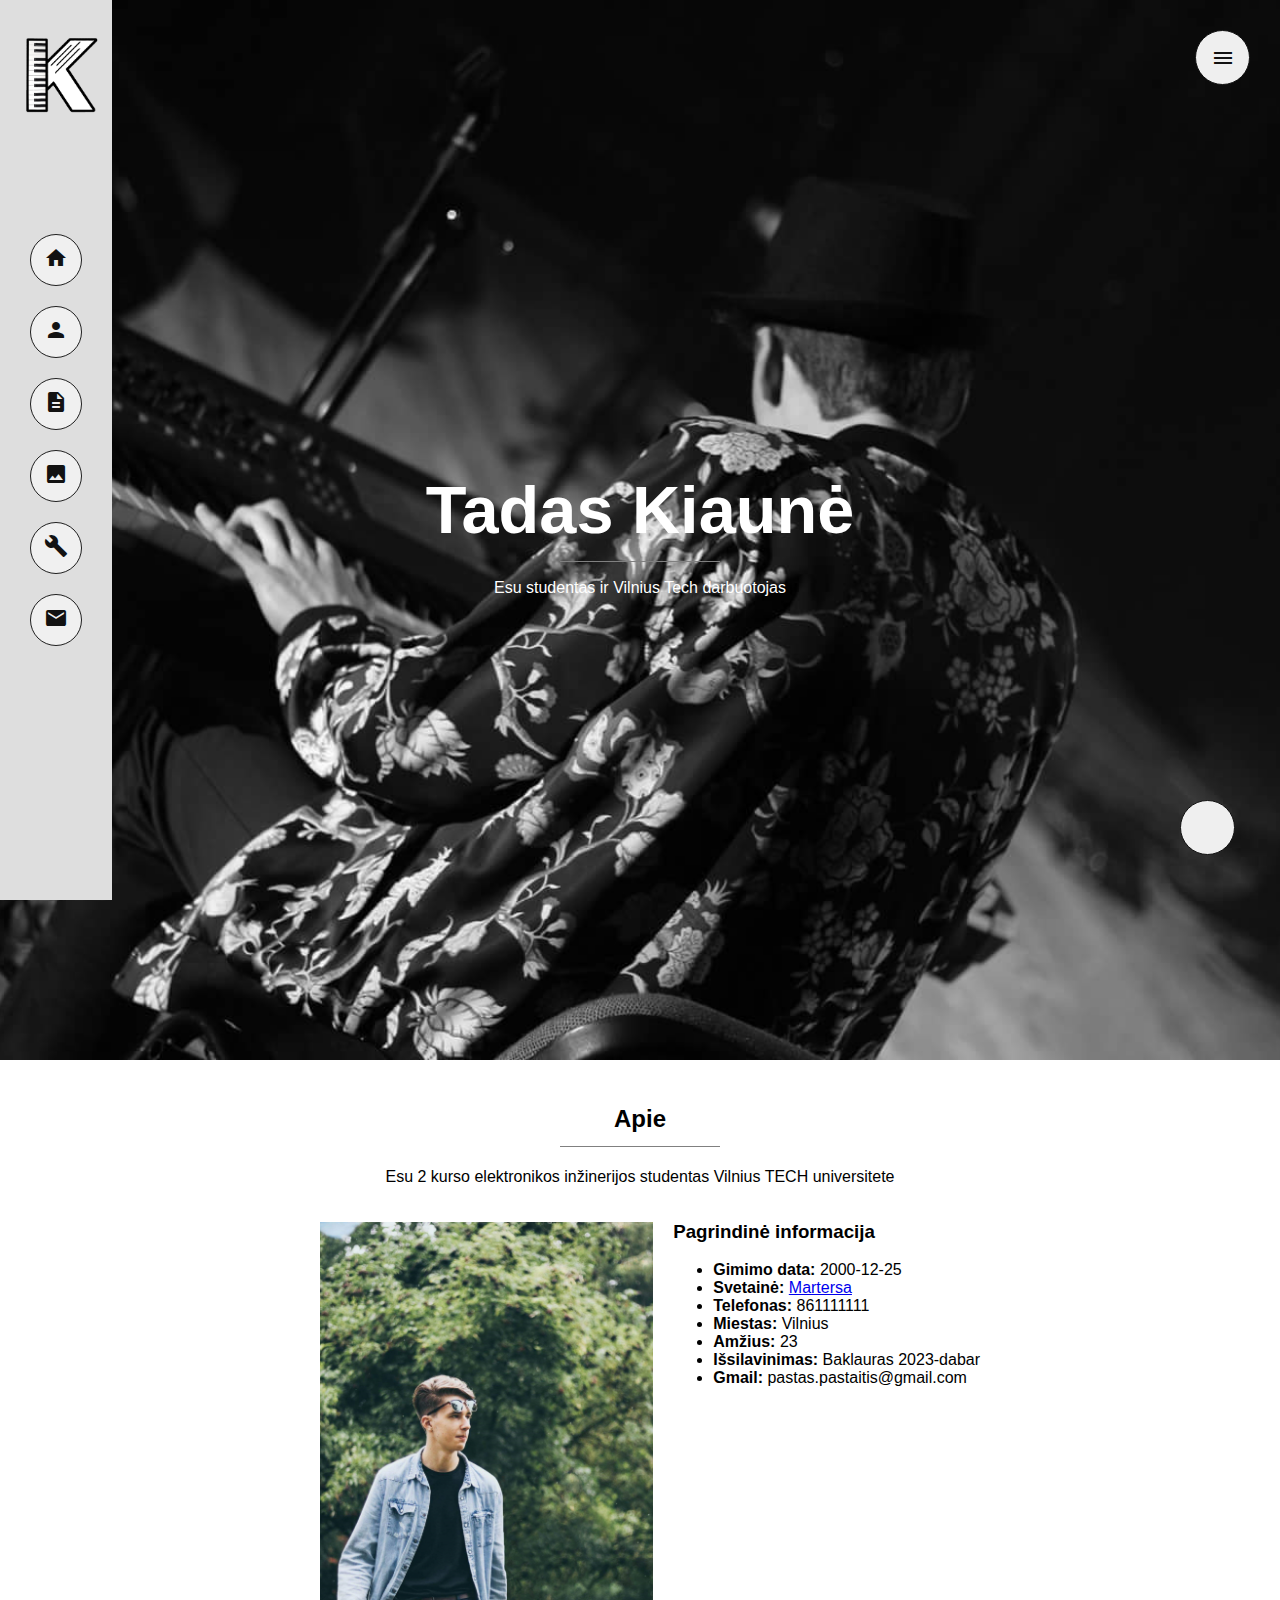
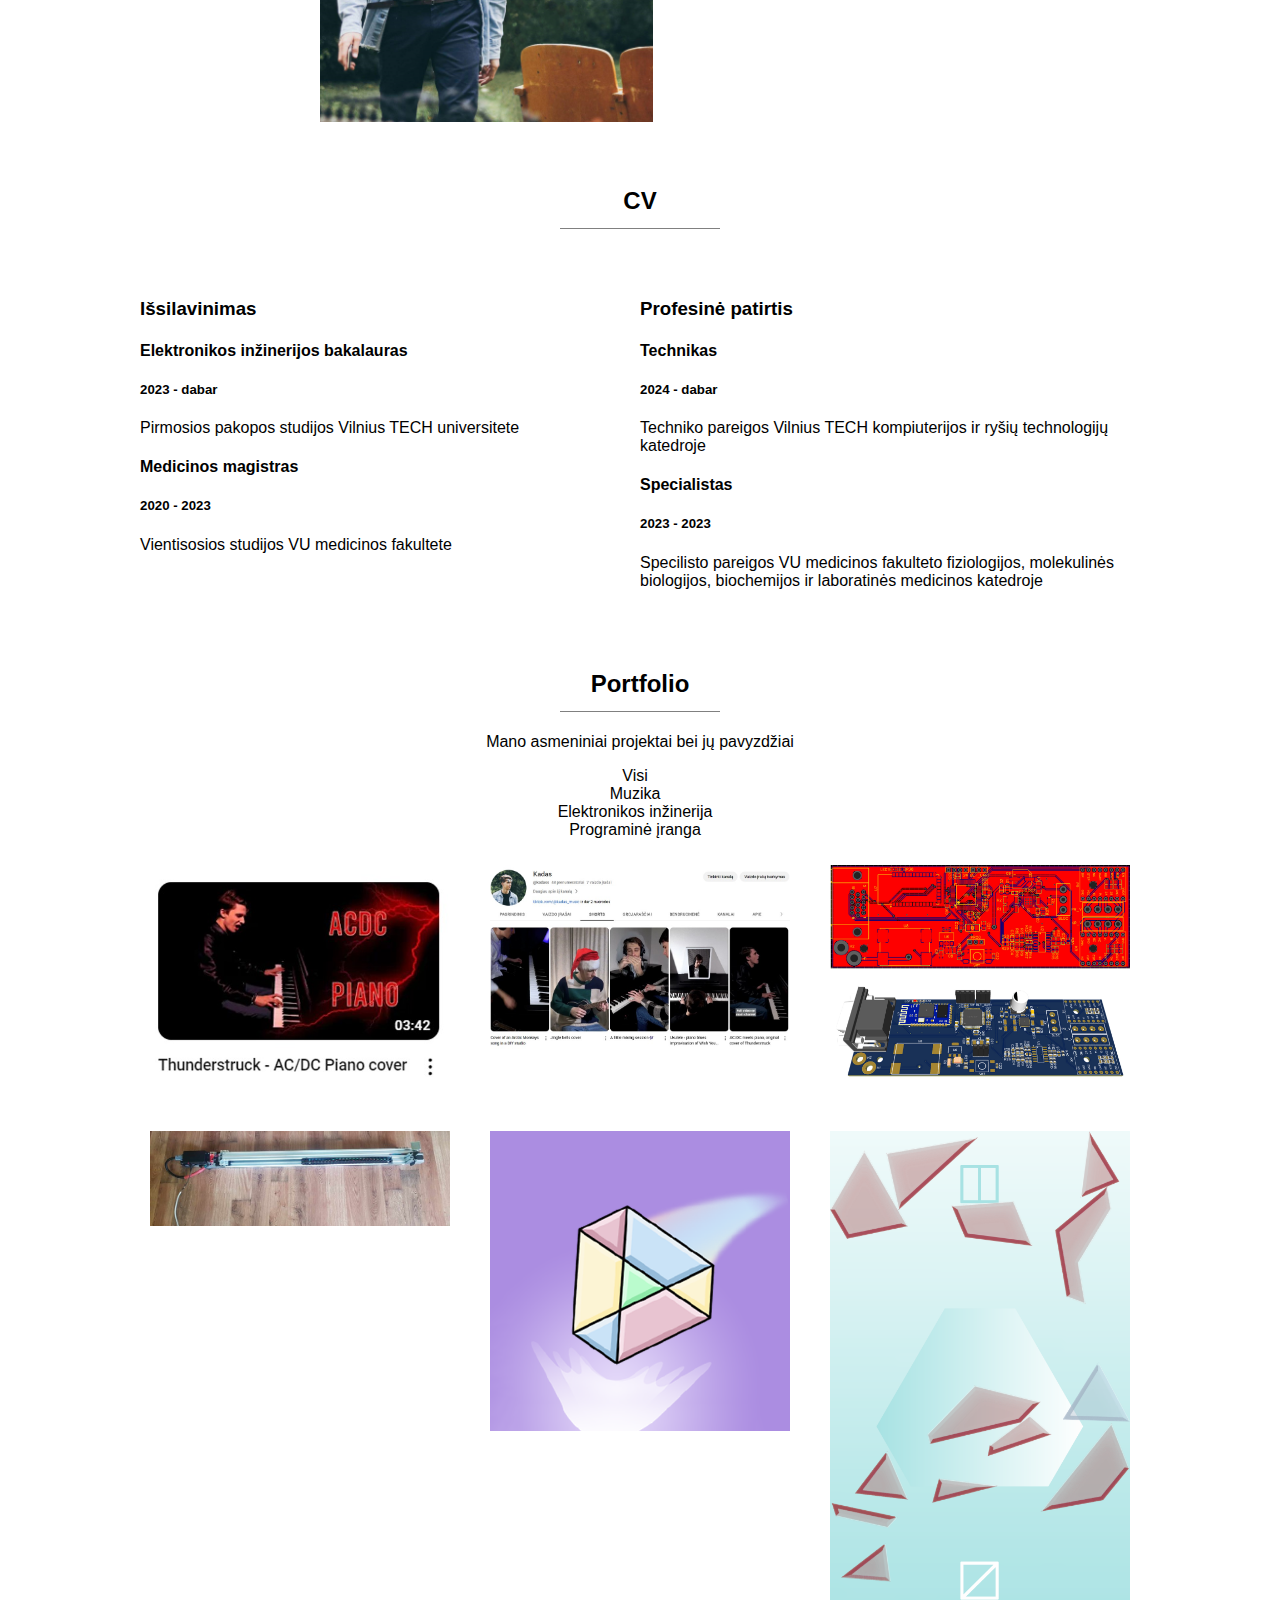
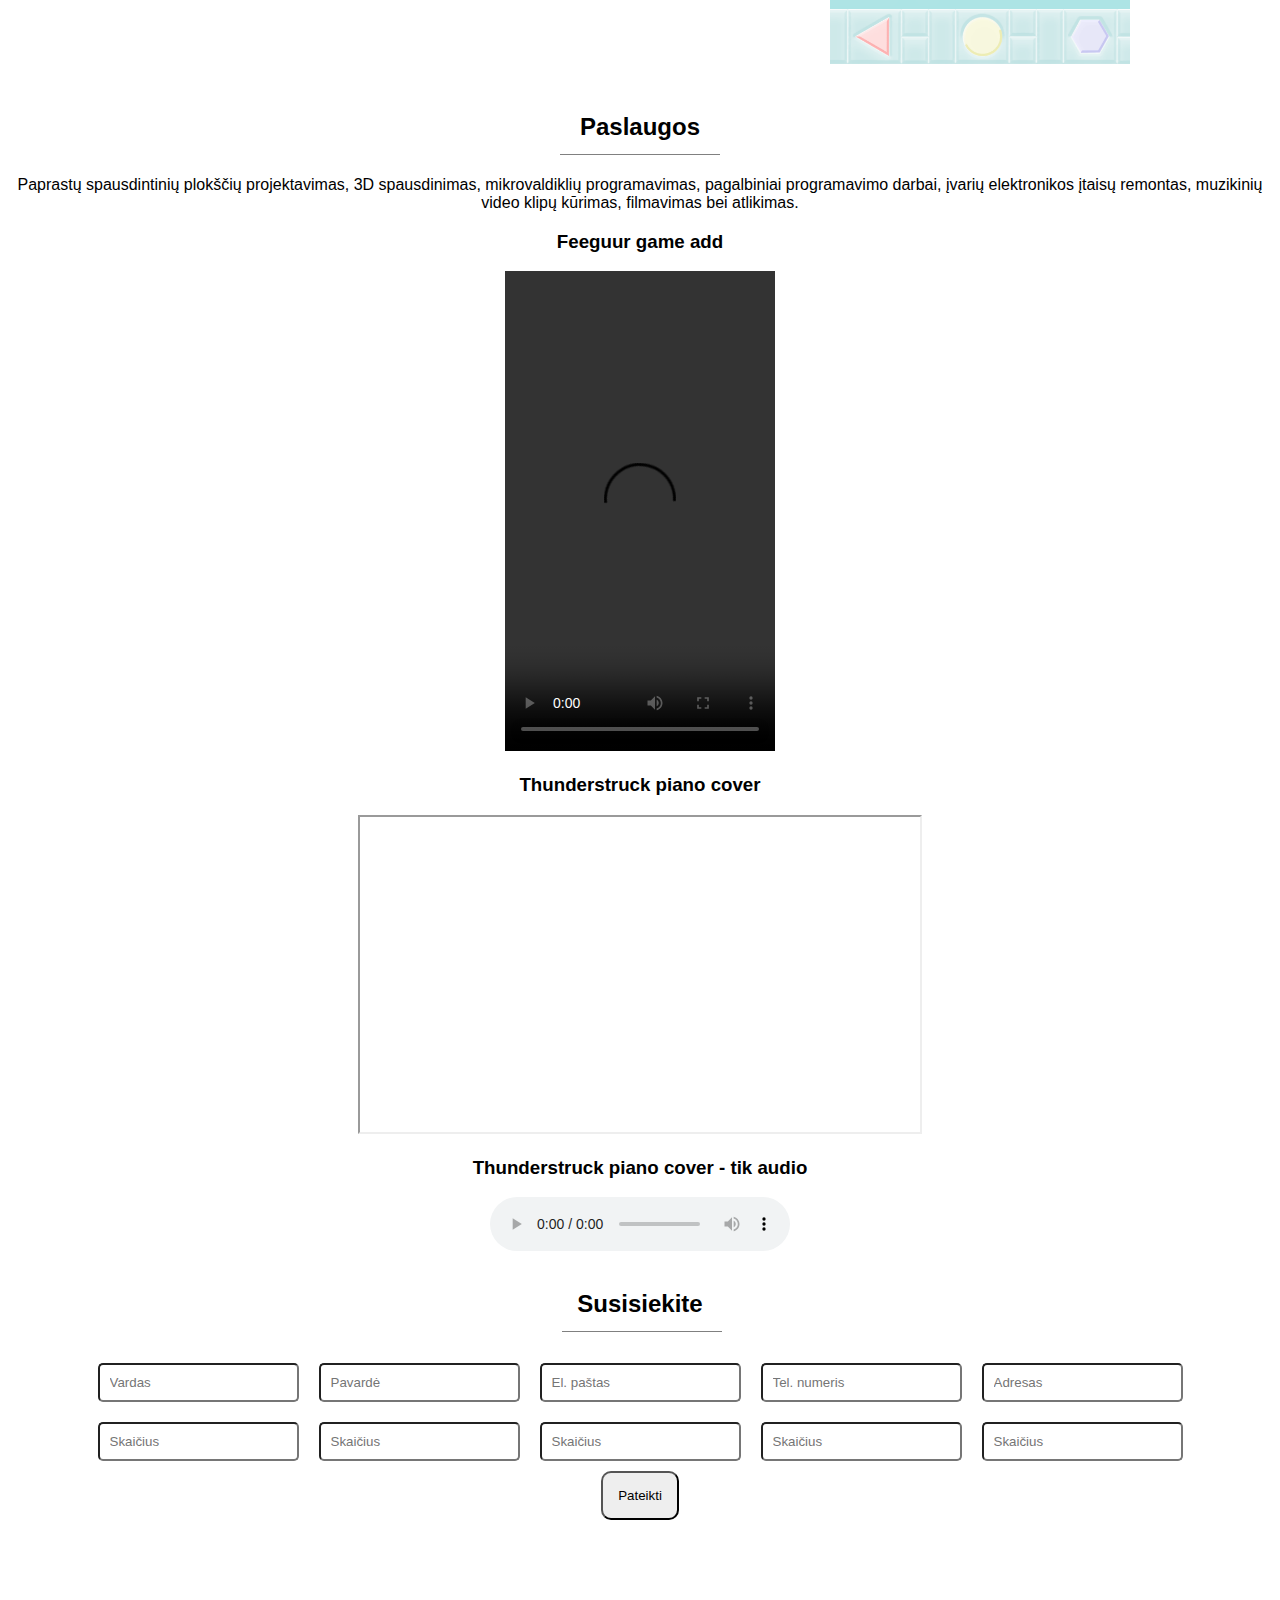
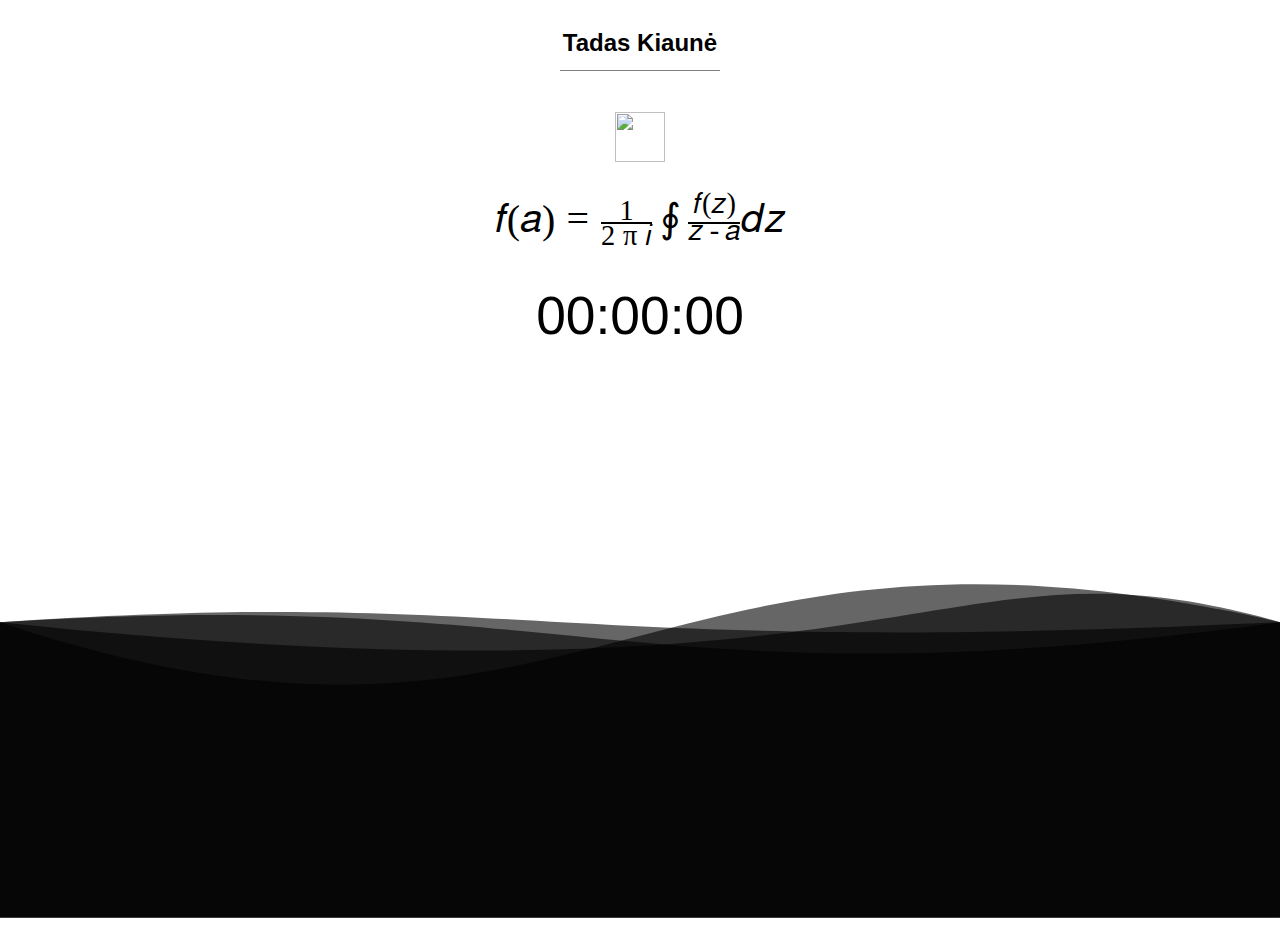
==== commit 1a575f56: "Finished 12 laboras" ====
--- a/index.html
+++ b/index.html
@@ -230,6 +230,7 @@
                 </div>
 
                 <p id="form-output-id" class="form-output"></p>
+                <p id="form-average-id" class="form-average"></p>
 
             </section>
 
